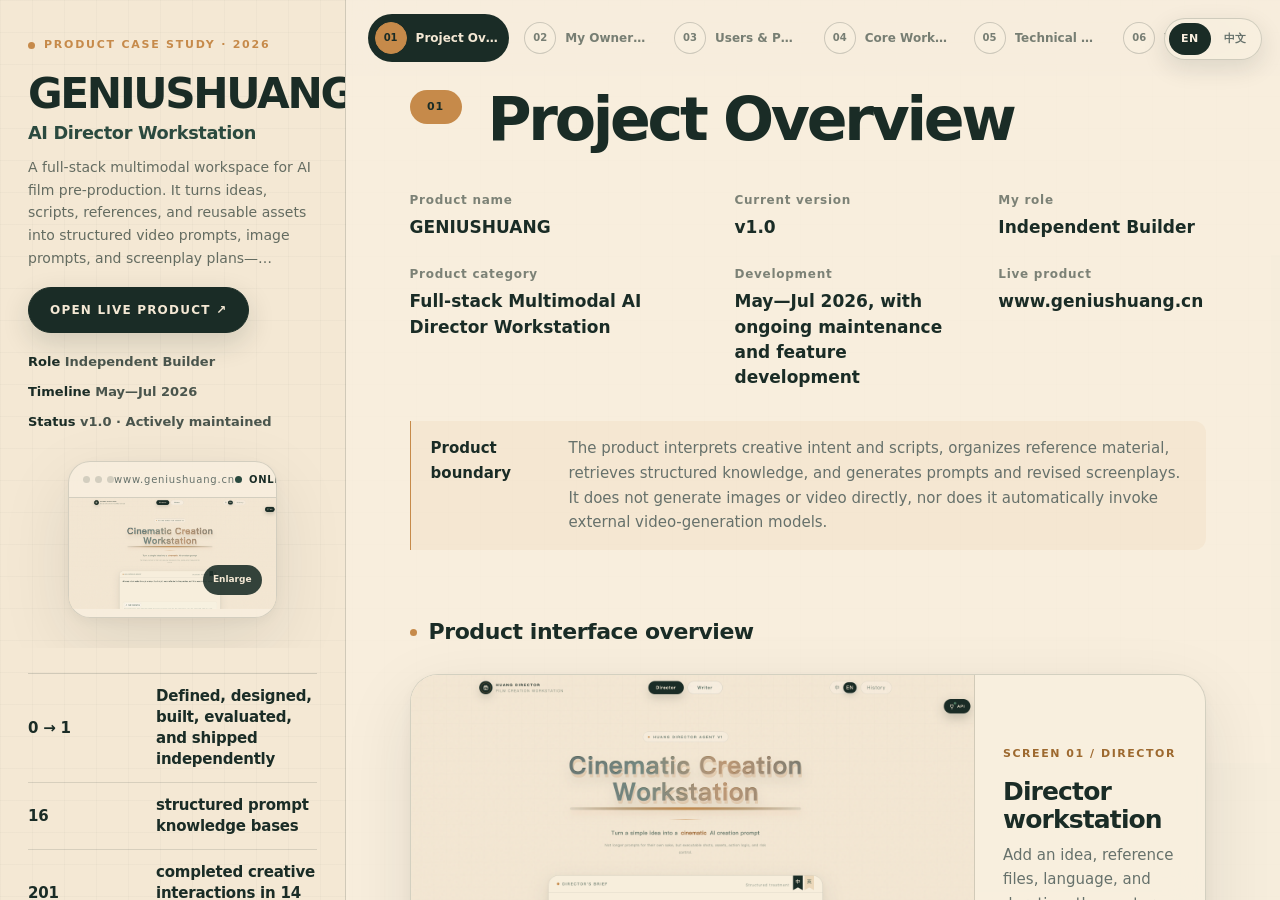
==== huang/index.html @ 17812062 "Publish portfolio website shell and assets" ====
<!doctype html>
<html lang="en">
  <head>
    <meta charset="utf-8" />
    <meta name="viewport" content="width=device-width, initial-scale=1" />
    <meta
      name="description"
      content="GENIUSHUANG product case study: product context, ownership, user research, core workflow, technical architecture, and verified outcomes."
    />
    <title>GENIUSHUANG | AI Director Workstation</title>
    <style>
      :root {
        /* Tokens sampled from the live HUANG Director product. */
        --canvas: #f4e8d4;
        --surface: #f8efdf;
        --surface-strong: #ebd8b9;
        --ink: #1a2c26;
        --muted: #66716b;
        --line: rgba(26, 44, 38, 0.16);
        --deep: #1a2c26;
        --accent: #c68a4a;
        --accent-dark: #9d692f;
        --sage: #2b4a3f;
        --sage-pale: #dce2d9;
        --blue: #2b4a3f;
        --blue-pale: #dce2d9;
        --rose: #c68a4a;
        --rose-pale: #f0dfbf;
        --sand: #b38f5e;
        --sand-pale: #ebd8b9;
        --white: #f8efdf;
        --shadow-action: rgba(26, 44, 38, 0.16) 0 10px 28px 0;
        --shadow-panel:
          rgba(26, 44, 38, 0.1) 0 24px 70px 0,
          rgba(26, 44, 38, 0.05) 0 4px 16px 0;
        --page-max-width: 1240px;
        --section-gap: 80px;
        --element-gap: 20px;
        --radius-lg: 28px;
        --radius-md: 20px;
        --radius-sm: 12px;
        --sans: Inter, "PingFang SC", "Microsoft YaHei", "Noto Sans SC",
          system-ui, sans-serif;
        --serif: Inter, "PingFang SC", "Microsoft YaHei", "Noto Sans SC",
          system-ui, sans-serif;
      }

      * {
        box-sizing: border-box;
      }

      html {
        scroll-behavior: smooth;
        scroll-padding-top: 96px;
      }

      body {
        margin: 0;
        color: var(--ink);
        background: var(--canvas);
        font-family: var(--sans);
        font-size: 16px;
        line-height: 1.72;
        -webkit-font-smoothing: antialiased;
      }

      img {
        display: block;
        max-width: 100%;
      }

      a {
        color: inherit;
        text-decoration: none;
      }

      button {
        color: inherit;
        font: inherit;
      }

      ::selection {
        color: var(--white);
        background: var(--accent);
      }

      .skip-link {
        position: fixed;
        z-index: 200;
        top: 12px;
        left: 12px;
        padding: 10px 14px;
        border-radius: 8px;
        color: var(--white);
        background: var(--deep);
        transform: translateY(-160%);
      }

      .skip-link:focus {
        transform: translateY(0);
      }

      .container {
        width: min(var(--page-max-width), calc(100% - 48px));
        margin: 0 auto;
      }

      .topbar {
        position: sticky;
        z-index: 100;
        top: 0;
        border-bottom: 1px solid rgba(217, 203, 187, 0.9);
        background: rgba(245, 238, 227, 0.91);
        backdrop-filter: blur(16px);
      }

      .nav {
        display: flex;
        min-height: 72px;
        align-items: center;
        justify-content: space-between;
        gap: 24px;
      }

      .brand {
        display: inline-flex;
        align-items: center;
        gap: 12px;
      }

      .brand-mark {
        display: grid;
        width: 38px;
        height: 38px;
        border-radius: var(--radius-sm);
        color: var(--surface);
        background: var(--deep);
        font-size: 13px;
        font-weight: 750;
        letter-spacing: -0.04em;
        place-items: center;
      }

      .brand-copy {
        display: grid;
        line-height: 1.15;
      }

      .brand-copy strong {
        font-size: 13px;
        letter-spacing: 0.12em;
        text-decoration: underline;
        text-decoration-color: var(--accent);
        text-decoration-thickness: 3px;
        text-underline-offset: 6px;
      }

      .brand-copy span {
        margin-top: 5px;
        color: var(--muted);
        font-size: 10px;
        letter-spacing: 0.1em;
      }

      .nav-actions {
        display: flex;
        align-items: center;
        gap: 10px;
      }

      .nav-note {
        color: var(--muted);
        font-size: 12px;
      }

      .button {
        display: inline-flex;
        min-height: 46px;
        align-items: center;
        justify-content: center;
        gap: 8px;
        padding: 0 20px;
        border: 1px solid var(--line);
        border-radius: var(--radius-sm);
        background: transparent;
        cursor: pointer;
        font-size: 11px;
        font-weight: 750;
        letter-spacing: 0.08em;
        text-transform: uppercase;
        transition:
          transform 0.2s ease,
          background 0.2s ease,
          border-color 0.2s ease;
      }

      .button:hover {
        transform: translateY(-1px);
      }

      .button-primary {
        border-color: var(--accent);
        color: var(--white);
        background: var(--accent);
        box-shadow: var(--shadow-action);
      }

      .button-primary:hover {
        border-color: var(--accent-dark);
        background: var(--accent-dark);
      }

      .hero {
        padding: 96px 0 52px;
      }

      .hero-grid {
        display: grid;
        grid-template-columns: 0.94fr 1.06fr;
        align-items: center;
        gap: 64px;
      }

      .eyebrow {
        display: inline-flex;
        align-items: center;
        gap: 9px;
        color: var(--accent);
        font-size: 11px;
        font-weight: 750;
        letter-spacing: 0.12em;
        text-transform: uppercase;
      }

      .eyebrow::before {
        width: 34px;
        height: 1px;
        background: currentColor;
        content: "";
      }

      .hero h1 {
        margin: 22px 0 22px;
        font-family: var(--serif);
        font-size: clamp(54px, 7vw, 96px);
        font-weight: 600;
        letter-spacing: -0.055em;
        line-height: 0.98;
      }

      .hero h1 span {
        display: block;
        margin-top: 16px;
        color: var(--accent);
        font-family: var(--sans);
        font-size: 0.42em;
        font-weight: 650;
        letter-spacing: -0.03em;
        line-height: 1.08;
      }

      .hero-copy {
        max-width: 620px;
        margin: 0;
        color: var(--muted);
        font-size: 17px;
      }

      .hero-actions {
        display: flex;
        flex-wrap: wrap;
        gap: 10px;
        margin-top: 30px;
      }

      .hero-meta {
        display: flex;
        flex-wrap: wrap;
        gap: 8px 18px;
        margin-top: 28px;
        color: var(--muted);
        font-size: 12px;
      }

      .hero-meta b {
        color: var(--ink);
        font-weight: 700;
      }

      .product-frame {
        overflow: hidden;
        border: 1px solid var(--line);
        border-radius: var(--radius-lg);
        background: var(--surface);
      }

      .frame-bar {
        display: flex;
        height: 44px;
        align-items: center;
        justify-content: space-between;
        padding: 0 16px;
        border-bottom: 1px solid var(--line);
        color: var(--muted);
        font-size: 10px;
        letter-spacing: 0.08em;
      }

      .frame-dots {
        display: flex;
        gap: 5px;
      }

      .frame-dots i {
        width: 7px;
        height: 7px;
        border-radius: 50%;
        background: var(--line);
      }

      .live {
        display: inline-flex;
        align-items: center;
        gap: 7px;
        color: var(--deep);
        font-weight: 750;
      }

      .live::before {
        width: 7px;
        height: 7px;
        border-radius: 50%;
        background: var(--sage);
        content: "";
      }

      .frame-image {
        aspect-ratio: 16 / 10.5;
        overflow: hidden;
        background: var(--surface-strong);
      }

      .frame-image img {
        width: 100%;
        height: 100%;
        object-fit: cover;
        object-position: top center;
      }

      .summary {
        padding: 30px 0 72px;
      }

      .summary-grid {
        display: grid;
        grid-template-columns: repeat(4, 1fr);
        overflow: hidden;
        border: 1px solid var(--line);
        border-radius: var(--radius-md);
        background: var(--surface);
      }

      .summary-item {
        padding: 22px 24px;
        border-right: 1px solid var(--line);
      }

      .summary-item:last-child {
        border-right: 0;
      }

      .summary-item strong {
        display: block;
        font-family: var(--serif);
        font-size: 27px;
        letter-spacing: -0.04em;
        line-height: 1.15;
      }

      .summary-item span {
        display: block;
        margin-top: 8px;
        color: var(--muted);
        font-size: 12px;
      }

      .case-layout {
        display: grid;
        grid-template-columns: 220px minmax(0, 1fr);
        align-items: start;
        gap: 64px;
      }

      .toc {
        position: sticky;
        top: 100px;
        padding: 18px;
        border: 1px solid var(--line);
        border-radius: var(--radius-md);
        background: rgba(255, 250, 242, 0.8);
        backdrop-filter: blur(14px);
      }

      .toc-title {
        margin: 0 0 13px;
        color: var(--muted);
        font-size: 10px;
        font-weight: 750;
        letter-spacing: 0.12em;
        text-transform: uppercase;
      }

      .toc-list {
        display: grid;
        gap: 4px;
      }

      .toc a {
        display: grid;
        grid-template-columns: 28px 1fr;
        gap: 8px;
        padding: 9px 10px;
        border-left: 2px solid transparent;
        border-radius: 0;
        color: var(--muted);
        font-size: 12px;
        line-height: 1.4;
        transition:
          color 0.2s ease,
          background 0.2s ease;
      }

      .toc a span:first-child {
        font-size: 10px;
        font-weight: 750;
      }

      .toc a:hover,
      .toc a.active {
        color: var(--ink);
        border-left-color: var(--accent);
        background: rgba(236, 212, 198, 0.62);
      }

      .chapters {
        min-width: 0;
      }

      .chapter {
        padding: 88px 0;
        border-top: 1px solid var(--line);
      }

      .chapter:first-child {
        padding-top: 0;
        border-top: 0;
      }

      .chapter-head {
        display: grid;
        grid-template-columns: 66px 1fr;
        gap: 22px;
        margin-bottom: 40px;
      }

      .chapter-number {
        display: grid;
        width: 56px;
        height: 36px;
        border-radius: var(--radius-sm);
        color: var(--white);
        background: var(--accent);
        font-size: 11px;
        font-weight: 800;
        place-items: center;
      }

      .chapter h2 {
        margin: 0;
        font-family: var(--serif);
        font-size: clamp(40px, 5vw, 64px);
        font-weight: 600;
        letter-spacing: -0.05em;
        line-height: 1.02;
      }

      .chapter-intro {
        max-width: 760px;
        margin: 12px 0 0;
        color: var(--muted);
      }

      .subsection {
        margin-top: 46px;
      }

      .subsection:first-of-type {
        margin-top: 0;
      }

      .subsection-head {
        display: flex;
        align-items: center;
        gap: 12px;
        margin-bottom: 20px;
      }

      .subsection-head::before {
        width: 28px;
        height: 1px;
        border-radius: 0;
        background: var(--accent);
        content: "";
      }

      .subsection h3 {
        margin: 0;
        font-size: 21px;
        font-weight: 720;
        letter-spacing: -0.02em;
      }

      .facts {
        display: grid;
        grid-template-columns: repeat(2, 1fr);
        overflow: hidden;
        border: 1px solid var(--line);
        border-radius: var(--radius-md);
        background: var(--surface);
      }

      .fact {
        display: grid;
        grid-template-columns: 106px 1fr;
        gap: 14px;
        padding: 20px 22px;
        border-right: 1px solid var(--line);
        border-bottom: 1px solid var(--line);
      }

      .fact:nth-child(even) {
        border-right: 0;
      }

      .fact:nth-last-child(-n + 2) {
        border-bottom: 0;
      }

      .fact dt {
        color: var(--muted);
        font-size: 12px;
      }

      .fact dd {
        margin: 0;
        font-size: 13px;
        font-weight: 650;
      }

      .note {
        display: grid;
        grid-template-columns: 124px 1fr;
        gap: 22px;
        margin-top: 18px;
        padding: 22px;
        border-left: 2px solid var(--accent);
        border-radius: 0 var(--radius-sm) var(--radius-sm) 0;
        background: var(--sage-pale);
      }

      .note b {
        font-size: 13px;
      }

      .note p {
        margin: 0;
        color: #705b50;
        font-size: 13px;
      }

      .responsibilities {
        display: grid;
        grid-template-columns: repeat(2, 1fr);
        gap: 12px;
      }

      .responsibility {
        padding: 22px;
        border: 1px solid var(--line);
        border-radius: var(--radius-md);
        background: var(--surface);
      }

      .responsibility small {
        display: block;
        margin-bottom: 10px;
        color: var(--blue);
        font-size: 10px;
        font-weight: 800;
        letter-spacing: 0.1em;
        text-transform: uppercase;
      }

      .responsibility h3 {
        margin: 0 0 7px;
        font-size: 16px;
      }

      .responsibility p {
        margin: 0;
        color: var(--muted);
        font-size: 13px;
      }

      .audience-callout {
        padding: 26px;
        border-radius: var(--radius-md);
        background: var(--blue-pale);
      }

      .audience-callout b {
        display: block;
        margin-bottom: 8px;
        color: #715749;
        font-size: 13px;
      }

      .audience-callout p {
        margin: 0;
        font-size: 17px;
        line-height: 1.65;
      }

      .numbered-list {
        display: grid;
        gap: 10px;
        counter-reset: item;
      }

      .numbered-item {
        display: grid;
        grid-template-columns: 42px 1fr;
        gap: 16px;
        align-items: start;
        padding: 17px 18px;
        border: 1px solid var(--line);
        border-radius: var(--radius-sm);
        background: var(--surface);
        counter-increment: item;
      }

      .numbered-item::before {
        display: grid;
        width: 32px;
        height: 32px;
        border-radius: 50%;
        color: var(--deep);
        background: var(--surface-strong);
        content: counter(item, decimal-leading-zero);
        font-size: 10px;
        font-weight: 800;
        place-items: center;
      }

      .numbered-item p {
        margin: 3px 0 0;
        color: var(--muted);
        font-size: 13px;
      }

      .pain-grid {
        display: grid;
        grid-template-columns: repeat(2, 1fr);
        gap: 12px;
      }

      .pain {
        padding: 21px;
        border: 1px solid var(--line);
        border-radius: var(--radius-md);
        background: var(--surface);
      }

      .pain h4 {
        margin: 0 0 8px;
        font-size: 15px;
      }

      .pain p {
        margin: 0;
        color: var(--muted);
        font-size: 13px;
      }

      .signal-grid {
        display: grid;
        grid-template-columns: repeat(4, 1fr);
        gap: 10px;
      }

      .signal {
        min-height: 140px;
        padding: 19px;
        border-radius: var(--radius-md);
        background: var(--sand-pale);
      }

      .signal strong {
        display: block;
        color: #7f5d47;
        font-family: var(--serif);
        font-size: 26px;
        letter-spacing: -0.04em;
      }

      .signal span {
        display: block;
        margin-top: 8px;
        color: #78695d;
        font-size: 12px;
      }

      .workflow-grid {
        display: grid;
        grid-template-columns: repeat(3, 1fr);
        gap: 12px;
      }

      .workflow-step {
        position: relative;
        min-height: 180px;
        padding: 22px;
        border: 1px solid var(--line);
        border-radius: var(--radius-md);
        background: var(--surface);
      }

      .workflow-step small {
        color: var(--sage);
        font-size: 11px;
        font-weight: 800;
      }

      .workflow-step h4 {
        margin: 14px 0 8px;
        font-size: 16px;
      }

      .workflow-step p {
        margin: 0;
        color: var(--muted);
        font-size: 12px;
      }

      .workspace-list {
        display: grid;
        gap: 16px;
      }

      .workspace {
        display: grid;
        grid-template-columns: 1.08fr 0.92fr;
        overflow: hidden;
        min-height: 340px;
        border: 1px solid var(--line);
        border-radius: var(--radius-lg);
        background: var(--surface);
      }

      .workspace:nth-child(even) {
        grid-template-columns: 0.92fr 1.08fr;
      }

      .workspace:nth-child(even) .workspace-image {
        order: 2;
      }

      .workspace-image {
        min-height: 340px;
        overflow: hidden;
        background: var(--surface-strong);
      }

      .workspace-image img {
        width: 100%;
        height: 100%;
        object-fit: cover;
        object-position: top center;
      }

      .workspace-copy {
        display: flex;
        flex-direction: column;
        justify-content: center;
        padding: 34px;
      }

      .workspace-copy small {
        color: var(--muted);
        font-size: 10px;
        font-weight: 800;
        letter-spacing: 0.1em;
      }

      .workspace-copy h4 {
        margin: 12px 0 10px;
        font-size: 23px;
        letter-spacing: -0.03em;
      }

      .workspace-copy p {
        margin: 0;
        color: var(--muted);
        font-size: 13px;
      }

      .tags {
        display: flex;
        flex-wrap: wrap;
        gap: 7px;
        margin-top: 20px;
      }

      .tag {
        padding: 0;
        border-radius: 0;
        color: var(--accent);
        background: transparent;
        font-size: 10px;
        font-weight: 750;
        letter-spacing: 0.08em;
        text-transform: uppercase;
      }

      .knowledge {
        overflow: hidden;
        border: 1px solid #d9b9aa;
        border-radius: var(--radius-lg);
        background: var(--rose-pale);
      }

      .knowledge-head {
        padding: 30px;
        border-bottom: 1px solid #d9b9aa;
      }

      .knowledge-head .subsection-head {
        margin-bottom: 12px;
      }

      .knowledge-head .subsection-head::before {
        background: var(--rose);
      }

      .knowledge-head p {
        max-width: 720px;
        margin: 0;
        color: #76584f;
        font-size: 14px;
      }

      .comparison {
        display: grid;
        grid-template-columns: 1fr 1fr;
        gap: 1px;
        background: #d9b9aa;
      }

      .compare {
        padding: 25px;
        background: rgba(255, 250, 242, 0.68);
      }

      .compare.accent {
        color: var(--white);
        background: var(--deep);
      }

      .compare small {
        font-size: 9px;
        font-weight: 800;
        letter-spacing: 0.1em;
      }

      .compare h4 {
        margin: 11px 0 7px;
        font-size: 18px;
      }

      .compare p {
        margin: 0;
        color: #76584f;
        font-size: 12px;
      }

      .compare.accent p {
        color: #ead8cf;
      }

      .knowledge-body {
        padding: 30px;
      }

      .knowledge-flow {
        display: grid;
        grid-template-columns: repeat(5, 1fr);
        gap: 8px;
      }

      .knowledge-node {
        position: relative;
        padding: 16px 13px;
        border: 1px solid rgba(139, 80, 62, 0.24);
        border-radius: var(--radius-sm);
        background: rgba(255, 250, 242, 0.5);
      }

      .knowledge-node:not(:last-child)::after {
        position: absolute;
        z-index: 2;
        top: 50%;
        right: -9px;
        color: var(--accent);
        content: "›";
        font-size: 18px;
        transform: translateY(-50%);
      }

      .knowledge-node b {
        display: block;
        margin-bottom: 7px;
        color: #754d41;
        font-size: 11px;
      }

      .knowledge-node span {
        color: #80665d;
        font-size: 10px;
        line-height: 1.5;
      }

      .knowledge-stats {
        display: grid;
        grid-template-columns: repeat(3, 1fr);
        gap: 9px;
        margin-top: 18px;
      }

      .knowledge-stat {
        padding: 17px;
        border-radius: var(--radius-sm);
        background: rgba(255, 250, 242, 0.62);
      }

      .knowledge-stat strong {
        display: block;
        color: #754d41;
        font-family: var(--serif);
        font-size: 23px;
        letter-spacing: -0.04em;
      }

      .knowledge-stat span {
        color: #80665d;
        font-size: 10px;
      }

      .decision-grid {
        display: grid;
        grid-template-columns: repeat(2, 1fr);
        gap: 10px;
      }

      .decision {
        padding: 19px;
        border-radius: var(--radius-md);
        background: var(--sage-pale);
      }

      .decision b {
        display: block;
        margin-bottom: 7px;
        font-size: 13px;
      }

      .decision p {
        margin: 0;
        color: #76584f;
        font-size: 12px;
      }

      .architecture {
        display: grid;
        gap: 9px;
      }

      .architecture-row {
        display: grid;
        grid-template-columns: 44px 190px 1fr;
        gap: 16px;
        align-items: center;
        padding: 16px 18px;
        border: 1px solid var(--line);
        border-radius: var(--radius-sm);
        background: var(--surface);
      }

      .architecture-row span:first-child {
        display: grid;
        width: 34px;
        height: 34px;
        border-radius: 50%;
        color: #76584f;
        background: var(--blue-pale);
        font-size: 10px;
        font-weight: 800;
        place-items: center;
      }

      .architecture-row b {
        font-size: 13px;
      }

      .architecture-row p {
        margin: 0;
        color: var(--muted);
        font-size: 12px;
      }

      .stack-groups {
        display: grid;
        grid-template-columns: repeat(2, 1fr);
        gap: 10px;
      }

      .stack-group {
        padding: 20px;
        border: 1px solid var(--line);
        border-radius: var(--radius-md);
        background: var(--surface);
      }

      .stack-group b {
        display: block;
        margin-bottom: 12px;
        font-size: 12px;
      }

      .stack-pills {
        display: flex;
        flex-wrap: wrap;
        gap: 7px;
      }

      .stack-pills span {
        padding: 6px 9px;
        border-radius: 7px;
        color: var(--muted);
        background: var(--surface-strong);
        font-size: 10px;
      }

      .result-grid {
        display: grid;
        grid-template-columns: repeat(4, 1fr);
        gap: 10px;
      }

      .result {
        min-height: 155px;
        padding: 21px;
        border: 1px solid var(--line);
        border-radius: var(--radius-md);
        background: var(--surface);
      }

      .result strong {
        display: block;
        color: var(--blue);
        font-family: var(--serif);
        font-size: 28px;
        letter-spacing: -0.04em;
      }

      .result b {
        display: block;
        margin-top: 5px;
        font-size: 12px;
      }

      .result span {
        display: block;
        margin-top: 8px;
        color: var(--muted);
        font-size: 10px;
      }

      .iteration-list {
        display: grid;
        gap: 9px;
      }

      .iteration {
        display: grid;
        grid-template-columns: 160px 1fr;
        gap: 20px;
        padding: 17px 19px;
        border-radius: var(--radius-sm);
        background: var(--sand-pale);
      }

      .iteration b {
        font-size: 12px;
      }

      .iteration p {
        margin: 0;
        color: #78695d;
        font-size: 12px;
      }

      .audit-grid {
        display: grid;
        grid-template-columns: repeat(3, 1fr);
        gap: 10px;
      }

      .audit {
        padding: 22px;
        border-radius: var(--radius-md);
        color: var(--white);
        background: var(--deep);
      }

      .audit strong {
        display: block;
        color: #efd4c6;
        font-family: var(--serif);
        font-size: 25px;
        letter-spacing: -0.04em;
      }

      .audit b {
        display: block;
        margin: 8px 0 4px;
        font-size: 12px;
      }

      .audit span {
        color: #d7c4b9;
        font-size: 10px;
      }

      .method-note {
        margin-top: 18px;
        padding: 20px;
        border: 1px dashed #bda995;
        border-radius: var(--radius-sm);
        color: var(--muted);
        background: rgba(255, 250, 242, 0.5);
        font-size: 11px;
      }

      .closing {
        position: relative;
        padding: 72px 0;
        color: var(--white);
        background: var(--deep);
      }

      .closing::before {
        position: absolute;
        top: 0;
        right: 0;
        left: 0;
        height: 10px;
        background: var(--accent);
        content: "";
      }

      .closing-grid {
        display: grid;
        grid-template-columns: 1fr auto;
        align-items: center;
        gap: 40px;
      }

      .closing h2 {
        margin: 0 0 12px;
        font-family: var(--serif);
        font-size: 48px;
        font-weight: 600;
        letter-spacing: -0.05em;
        line-height: 1;
      }

      .closing p {
        max-width: 680px;
        margin: 0;
        color: #d9c7bd;
        font-size: 14px;
      }

      .closing .button-primary {
        border-color: var(--surface);
        color: var(--deep);
        background: var(--surface);
        box-shadow: none;
      }

      .footer {
        display: flex;
        align-items: center;
        justify-content: space-between;
        gap: 20px;
        margin-top: 50px;
        padding-top: 20px;
        border-top: 1px solid rgba(248, 247, 243, 0.2);
        color: #bca99e;
        font-size: 10px;
        letter-spacing: 0.08em;
      }

      dialog {
        width: min(1280px, calc(100% - 32px));
        max-width: none;
        padding: 0;
        border: 0;
        border-radius: var(--radius-md);
        background: var(--surface);
        box-shadow: 0 30px 90px rgba(48, 35, 30, 0.3);
      }

      dialog::backdrop {
        background: rgba(48, 35, 30, 0.78);
        backdrop-filter: blur(5px);
      }

      .dialog-bar {
        display: flex;
        min-height: 54px;
        align-items: center;
        justify-content: space-between;
        padding: 0 16px 0 20px;
        border-bottom: 1px solid var(--line);
      }

      .dialog-bar span {
        font-size: 12px;
        font-weight: 750;
      }

      .dialog-close {
        display: grid;
        width: 34px;
        height: 34px;
        border: 1px solid var(--line);
        border-radius: 50%;
        background: transparent;
        cursor: pointer;
        place-items: center;
      }

      .dialog-media {
        max-height: calc(100vh - 90px);
        overflow: auto;
      }

      .dialog-media img {
        width: 100%;
        height: auto;
      }

      .clickable-shot {
        position: relative;
        cursor: zoom-in;
      }

      .clickable-shot::after {
        position: absolute;
        right: 14px;
        bottom: 14px;
        padding: 7px 10px;
        border-radius: var(--radius-sm);
        color: var(--white);
        background: rgba(48, 35, 30, 0.9);
        content: attr(data-zoom-label);
        font-size: 9px;
        font-weight: 700;
      }

      @media (max-width: 1040px) {
        .hero-grid {
          grid-template-columns: 1fr;
          gap: 42px;
        }

        .hero-copy {
          max-width: 760px;
        }

        .case-layout {
          grid-template-columns: 1fr;
          gap: 26px;
        }

        .toc {
          position: sticky;
          z-index: 80;
          top: 72px;
          overflow-x: auto;
          padding: 10px;
          border-radius: 0 0 var(--radius-sm) var(--radius-sm);
          white-space: nowrap;
        }

        .toc-title {
          display: none;
        }

        .toc-list {
          display: flex;
          width: max-content;
        }

        .toc a {
          display: inline-flex;
          align-items: center;
        }

        .summary-grid,
        .signal-grid,
        .result-grid {
          grid-template-columns: repeat(2, 1fr);
        }

        .summary-item:nth-child(2),
        .signal:nth-child(2),
        .result:nth-child(2) {
          border-right: 0;
        }

        .summary-item:nth-child(-n + 2) {
          border-bottom: 1px solid var(--line);
        }

        .knowledge-flow {
          grid-template-columns: repeat(3, 1fr);
        }

        .knowledge-node::after {
          display: none;
        }
      }

      @media (max-width: 720px) {
        .container {
          width: min(100% - 28px, var(--page-max-width));
        }

        .nav {
          min-height: 64px;
        }

        .brand-copy span,
        .nav-note {
          display: none;
        }

        .nav-actions .button {
          min-height: 38px;
          padding: 0 13px;
          font-size: 11px;
        }

        .hero {
          padding-top: 58px;
        }

        .hero h1 {
          font-size: 52px;
        }

        .hero h1 span {
          font-size: 0.58em;
        }

        .summary-grid,
        .facts,
        .responsibilities,
        .pain-grid,
        .workflow-grid,
        .comparison,
        .decision-grid,
        .stack-groups,
        .result-grid,
        .audit-grid,
        .knowledge-stats {
          grid-template-columns: 1fr;
        }

        .summary-item,
        .fact {
          border-right: 0;
          border-bottom: 1px solid var(--line);
        }

        .summary-item:last-child,
        .fact:last-child {
          border-bottom: 0;
        }

        .fact:nth-last-child(2) {
          border-bottom: 1px solid var(--line);
        }

        .chapter {
          padding: 68px 0;
        }

        .chapter-head {
          grid-template-columns: 1fr;
          gap: 14px;
        }

        .chapter h2 {
          font-size: 40px;
        }

        .note {
          grid-template-columns: 1fr;
          gap: 8px;
        }

        .signal-grid {
          grid-template-columns: 1fr 1fr;
        }

        .signal {
          min-height: 125px;
        }

        .workspace,
        .workspace:nth-child(even) {
          grid-template-columns: 1fr;
        }

        .workspace:nth-child(even) .workspace-image {
          order: 0;
        }

        .workspace-image {
          min-height: 260px;
        }

        .knowledge-flow {
          grid-template-columns: 1fr;
        }

        .architecture-row {
          grid-template-columns: 40px 1fr;
          gap: 10px;
        }

        .architecture-row p {
          grid-column: 2;
        }

        .iteration {
          grid-template-columns: 1fr;
          gap: 7px;
        }

        .closing-grid {
          grid-template-columns: 1fr;
        }

        .footer {
          flex-direction: column;
          align-items: flex-start;
        }
      }

      /* Fixed-height project viewer: one portfolio slot, six internal pages. */
      @media screen {
        html,
        body {
          height: 100%;
          overflow: hidden;
        }

        body::before {
          position: fixed;
          z-index: -1;
          inset: 0;
          background-image:
            linear-gradient(rgba(26, 44, 38, 0.025) 1px, transparent 1px),
            linear-gradient(90deg, rgba(26, 44, 38, 0.025) 1px, transparent 1px);
          background-size: 32px 32px;
          content: "";
          pointer-events: none;
        }

        .topbar {
          position: relative;
          height: 64px;
          border-bottom-color: var(--line);
          background: rgba(244, 232, 212, 0.9);
        }

        .topbar .container {
          width: 100%;
          max-width: none;
          padding: 0 24px;
        }

        .nav {
          min-height: 64px;
        }

        .brand-mark {
          width: 40px;
          height: 40px;
          border: 1px solid rgba(244, 232, 212, 0.72);
          border-radius: 999px;
          outline: 1px solid rgba(26, 44, 38, 0.18);
          outline-offset: 3px;
        }

        .brand-copy strong {
          text-decoration: none;
        }

        .button {
          min-height: 42px;
          padding: 0 18px;
          border-color: var(--line);
          border-radius: 999px;
          font-size: 10px;
          letter-spacing: 0.1em;
        }

        .button-primary {
          border-color: var(--deep);
          color: var(--canvas);
          background: var(--deep);
          box-shadow: var(--shadow-action);
        }

        .button-primary:hover {
          border-color: var(--sage);
          background: var(--sage);
        }

        #main {
          display: grid;
          grid-template-rows: auto auto minmax(0, 1fr);
          grid-template-columns: clamp(310px, 27vw, 380px) minmax(0, 1fr);
          height: calc(100svh - 64px);
          min-height: 0;
          overflow: hidden;
        }

        .hero {
          grid-row: 1;
          grid-column: 1;
          min-height: 0;
          padding: 24px 24px 12px;
          overflow: hidden;
        }

        .hero .container,
        .summary .container {
          width: 100%;
        }

        .hero-grid {
          display: block;
        }

        .eyebrow {
          color: var(--accent);
          font-size: 9px;
          letter-spacing: 0.16em;
        }

        .eyebrow::before {
          width: 6px;
          height: 6px;
          border-radius: 50%;
        }

        .hero h1 {
          margin: 12px 0 10px;
          color: var(--ink);
          font-family: var(--sans);
          font-size: clamp(30px, 2.55vw, 38px);
          font-weight: 850;
          letter-spacing: -0.055em;
          line-height: 0.98;
        }

        .hero h1 span {
          margin-top: 8px;
          color: var(--sage);
          font-size: 0.45em;
          font-weight: 600;
          letter-spacing: -0.02em;
        }

        .hero-copy {
          display: -webkit-box;
          margin: 0;
          overflow: hidden;
          color: rgba(26, 44, 38, 0.66);
          font-size: 11px;
          line-height: 1.58;
          -webkit-box-orient: vertical;
          -webkit-line-clamp: 4;
        }

        .hero-actions {
          gap: 8px;
          margin-top: 14px;
        }

        .hero-actions .button:not(.button-primary) {
          display: none;
        }

        .hero-meta {
          gap: 5px 12px;
          margin-top: 12px;
          font-size: 9px;
          line-height: 1.35;
        }

        .product-frame {
          margin-top: 16px;
          border-color: var(--line);
          border-radius: 22px;
          background: rgba(248, 239, 223, 0.78);
          box-shadow: var(--shadow-panel);
          backdrop-filter: blur(18px);
        }

        .frame-bar {
          height: 30px;
          padding: 0 12px;
          font-size: 8px;
        }

        .frame-image {
          aspect-ratio: 16 / 8.6;
        }

        .summary {
          grid-row: 2;
          grid-column: 1;
          padding: 0 24px 14px;
        }

        .summary-grid {
          grid-template-columns: repeat(2, 1fr);
          border-color: var(--line);
          border-radius: 18px;
          background: rgba(248, 239, 223, 0.72);
          backdrop-filter: blur(14px);
        }

        .summary-item {
          min-width: 0;
          padding: 10px 12px;
          border-color: var(--line);
        }

        .summary-item:nth-child(2) {
          border-right: 0;
        }

        .summary-item:nth-child(-n + 2) {
          border-bottom: 1px solid var(--line);
        }

        .summary-item strong {
          color: var(--ink);
          font-family: var(--sans);
          font-size: 18px;
          font-weight: 800;
        }

        .summary-item span {
          margin-top: 4px;
          font-size: 8px;
          line-height: 1.4;
        }

        .case-layout {
          display: contents;
        }

        .toc {
          position: relative;
          grid-row: 3;
          grid-column: 1;
          align-self: stretch;
          min-height: 0;
          margin: 0 24px 24px;
          padding: 14px;
          overflow-x: hidden;
          overflow-y: auto;
          border-color: var(--line);
          border-radius: 18px;
          background: rgba(248, 239, 223, 0.7);
          backdrop-filter: blur(14px);
          scrollbar-color: var(--accent) transparent;
          scrollbar-width: thin;
          top: auto;
        }

        .toc-title {
          margin: 0 0 10px 7px;
          color: rgba(26, 44, 38, 0.48);
          font-size: 8px;
          letter-spacing: 0.16em;
        }

        .toc-list {
          position: relative;
          gap: 3px;
        }

        .toc-list::before {
          position: absolute;
          top: 17px;
          bottom: 17px;
          left: 20px;
          width: 1px;
          background: rgba(26, 44, 38, 0.16);
          content: "";
        }

        .toc a {
          position: relative;
          z-index: 1;
          grid-template-columns: 28px 1fr;
          align-items: center;
          gap: 9px;
          padding: 7px 9px 7px 6px;
          border: 0;
          border-radius: 999px;
          color: rgba(26, 44, 38, 0.58);
          background: transparent;
          font-size: 10px;
        }

        .toc a span:first-child {
          display: grid;
          width: 28px;
          height: 28px;
          border: 1px solid rgba(26, 44, 38, 0.2);
          border-radius: 50%;
          background: var(--surface);
          font-size: 8px;
          place-items: center;
        }

        .toc a:hover {
          border-left: 0;
          color: var(--ink);
          background: rgba(43, 74, 63, 0.08);
        }

        .toc a.active {
          border-left: 0;
          color: var(--canvas);
          background: var(--deep);
        }

        .toc a.active span:first-child {
          border-color: var(--accent);
          color: var(--ink);
          background: var(--accent);
        }

        .chapters {
          grid-row: 1 / 4;
          grid-column: 2;
          min-width: 0;
          min-height: 0;
          height: 100%;
          overflow-x: hidden;
          overflow-y: auto;
          border-left: 1px solid var(--line);
          background: rgba(248, 239, 223, 0.44);
          scroll-behavior: smooth;
          scroll-snap-type: y mandatory;
          scrollbar-color: var(--accent) transparent;
          scrollbar-width: thin;
        }

        .chapter {
          position: relative;
          height: 100%;
          min-height: 100%;
          padding: 44px clamp(34px, 5vw, 78px) 54px;
          overflow-x: hidden;
          overflow-y: auto;
          border-top: 0;
          background: rgba(248, 239, 223, 0.62);
          scroll-snap-align: start;
          scroll-snap-stop: always;
          scrollbar-color: rgba(198, 138, 74, 0.78) transparent;
          scrollbar-gutter: stable;
          scrollbar-width: thin;
        }

        .chapter:nth-child(even) {
          background: rgba(244, 232, 212, 0.76);
        }

        .chapter:first-child {
          padding-top: 44px;
        }

        .chapter-head {
          grid-template-columns: 52px 1fr;
          gap: 18px;
          margin-bottom: 30px;
        }

        .chapter-number {
          width: 46px;
          height: 30px;
          border-radius: 999px;
          color: var(--ink);
          background: var(--accent) !important;
          font-size: 9px;
          letter-spacing: 0.08em;
        }

        .chapter h2 {
          color: var(--ink);
          font-family: var(--sans);
          font-size: clamp(38px, 4vw, 58px);
          font-weight: 800;
          letter-spacing: -0.055em;
          line-height: 0.98;
        }

        .chapter-intro {
          max-width: 760px;
          margin-top: 10px;
          color: rgba(26, 44, 38, 0.58);
          font-size: 13px;
        }

        .subsection {
          margin-top: 34px;
        }

        .subsection-head::before {
          width: 7px;
          height: 7px;
          border-radius: 50%;
          background: var(--accent);
        }

        .subsection h3 {
          font-size: 18px;
          font-weight: 700;
        }

        .facts,
        .responsibility,
        .numbered-item,
        .pain,
        .workflow-step,
        .workspace,
        .stack-group,
        .result,
        .architecture-row {
          border-color: var(--line);
          background: rgba(248, 239, 223, 0.78);
        }

        .facts,
        .workspace,
        .knowledge {
          box-shadow: var(--shadow-panel);
          backdrop-filter: blur(18px);
        }

        .note {
          border-left-color: var(--accent);
          background: rgba(198, 138, 74, 0.14);
        }

        .note p,
        .audience-callout b,
        .signal strong,
        .signal span,
        .decision p,
        .iteration p,
        .knowledge-head p,
        .compare p,
        .knowledge-node b,
        .knowledge-node span,
        .knowledge-stat strong,
        .knowledge-stat span,
        .architecture-row span:first-child {
          color: var(--muted);
        }

        .audience-callout,
        .decision {
          background: rgba(43, 74, 63, 0.1);
        }

        .signal,
        .iteration {
          background: rgba(198, 138, 74, 0.14);
        }

        .signal strong,
        .result strong,
        .knowledge-stat strong,
        .audit strong {
          color: var(--sage);
          font-family: var(--sans);
          font-weight: 800;
        }

        .knowledge {
          border-color: var(--line);
          background: rgba(240, 223, 191, 0.74);
        }

        .knowledge-head,
        .comparison {
          border-color: var(--line);
        }

        .comparison {
          background: var(--line);
        }

        .compare {
          background: rgba(248, 239, 223, 0.76);
        }

        .compare.accent {
          color: var(--canvas);
          background: var(--sage);
        }

        .compare.accent p {
          color: rgba(244, 232, 212, 0.78);
        }

        .knowledge-node,
        .knowledge-stat {
          border-color: var(--line);
          background: rgba(248, 239, 223, 0.72);
        }

        .knowledge-node:not(:last-child)::after {
          color: var(--accent);
        }

        .audit {
          color: var(--canvas);
          background: var(--deep);
        }

        .audit strong,
        .audit span {
          color: var(--canvas);
        }

        .method-note {
          border-color: rgba(26, 44, 38, 0.28);
          background: rgba(248, 239, 223, 0.66);
        }

        .clickable-shot::after {
          border-radius: 999px;
          color: var(--canvas);
          background: rgba(26, 44, 38, 0.88);
        }

        .closing {
          display: none;
        }
      }

      @media screen and (max-height: 820px) and (min-width: 1041px) {
        .product-frame {
          display: none;
        }

        .hero-copy {
          -webkit-line-clamp: 3;
        }
      }

      @media screen and (max-height: 680px) and (min-width: 1041px) {
        .hero-copy,
        .hero-meta {
          display: none;
        }

        .summary-item {
          padding-block: 7px;
        }
      }

      @media screen and (max-width: 1040px) {
        #main {
          grid-template-rows: 58px minmax(0, 1fr);
          grid-template-columns: 1fr;
        }

        .hero,
        .summary {
          display: none;
        }

        .toc {
          grid-row: 1;
          grid-column: 1;
          width: 100%;
          margin: 0;
          padding: 10px 14px;
          overflow-x: auto;
          overflow-y: hidden;
          border-width: 0 0 1px;
          border-radius: 0;
          white-space: nowrap;
        }

        .toc-title,
        .toc-list::before {
          display: none;
        }

        .toc-list {
          display: flex;
          width: max-content;
        }

        .toc a {
          display: inline-grid;
          grid-template-columns: 24px auto;
          padding: 5px 10px 5px 5px;
        }

        .toc a span:first-child {
          width: 24px;
          height: 24px;
        }

        .chapters {
          grid-row: 2;
          grid-column: 1;
          border-top: 0;
          border-left: 0;
        }

        .chapter,
        .chapter:first-child {
          padding: 30px 22px 44px;
        }

        .chapter h2 {
          font-size: clamp(34px, 7vw, 46px);
        }
      }

      /* Horizontal chapter rail above the right-side project canvas. */
      @media screen {
        #main {
          grid-template-rows: minmax(0, 1fr);
          grid-template-columns: clamp(310px, 27vw, 380px) minmax(0, 1fr);
        }

        .project-sidebar {
          grid-row: 1;
          grid-column: 1;
          min-height: 0;
          height: 100%;
          overflow-x: hidden;
          overflow-y: auto;
          border-right: 1px solid var(--line);
          scrollbar-color: var(--accent) transparent;
          scrollbar-width: thin;
        }

        .case-layout {
          display: grid;
          grid-row: 1;
          grid-column: 2;
          grid-template-rows: 66px minmax(0, 1fr);
          grid-template-columns: minmax(0, 1fr);
          min-width: 0;
          min-height: 0;
        }

        .hero,
        .summary {
          grid-row: auto;
          grid-column: auto;
        }

        .toc {
          position: relative;
          grid-row: 1;
          grid-column: 1;
          width: 100%;
          min-height: 0;
          margin: 0;
          padding: 12px 20px;
          overflow-x: auto;
          overflow-y: hidden;
          border-width: 0 0 1px;
          border-radius: 0;
          background: rgba(248, 239, 223, 0.78);
          white-space: nowrap;
          top: auto;
        }

        .toc-title,
        .toc-list::before {
          display: none;
        }

        .toc-list {
          display: grid;
          grid-template-columns: repeat(6, minmax(118px, 1fr));
          width: max(100%, 780px);
          gap: 6px;
        }

        .toc a {
          display: grid;
          grid-template-columns: 26px minmax(0, 1fr);
          align-items: center;
          gap: 7px;
          min-width: 0;
          padding: 7px 10px 7px 7px;
          border: 0;
          border-radius: 999px;
          font-size: 9px;
        }

        .toc a span:first-child {
          width: 26px;
          height: 26px;
        }

        .toc a span:last-child {
          overflow: hidden;
          text-overflow: ellipsis;
        }

        .chapters {
          grid-row: 2;
          grid-column: 1;
          border-left: 0;
        }

        .media-intro {
          max-width: 760px;
          margin: -8px 0 18px;
          color: rgba(26, 44, 38, 0.58);
          font-size: 12px;
          line-height: 1.7;
        }

        .demo-stage,
        .ui-gallery {
          overflow: hidden;
          border: 1px solid var(--line);
          border-radius: var(--radius-lg);
          background: rgba(248, 239, 223, 0.82);
          box-shadow: var(--shadow-panel);
          backdrop-filter: blur(18px);
        }

        .demo-player {
          display: grid;
          grid-template-columns: minmax(0, 1.45fr) minmax(230px, 0.55fr);
          min-height: 360px;
          background: var(--deep);
        }

        .demo-player video {
          display: block;
          width: 100%;
          height: 100%;
          min-height: 360px;
          max-height: 520px;
          object-fit: contain;
          background: #0c0f0e;
        }

        .demo-caption {
          display: flex;
          flex-direction: column;
          justify-content: center;
          padding: 30px;
          color: var(--canvas);
          border-left: 1px solid rgba(244, 232, 212, 0.14);
        }

        .demo-caption small {
          color: var(--accent);
          font-size: 9px;
          font-weight: 750;
          letter-spacing: 0.14em;
        }

        .demo-caption h4 {
          margin: 14px 0 10px;
          font-size: 25px;
          letter-spacing: -0.035em;
          line-height: 1.1;
        }

        .demo-caption p {
          margin: 0;
          color: rgba(244, 232, 212, 0.7);
          font-size: 12px;
          line-height: 1.7;
        }

        .demo-caption span {
          align-self: flex-start;
          margin-top: 24px;
          padding: 6px 9px;
          border: 1px solid rgba(244, 232, 212, 0.2);
          border-radius: 999px;
          color: rgba(244, 232, 212, 0.62);
          font-size: 9px;
          letter-spacing: 0.08em;
        }

        .demo-switcher {
          display: grid;
          grid-template-columns: repeat(4, minmax(0, 1fr));
          gap: 1px;
          padding: 1px;
          background: var(--line);
        }

        .demo-tab {
          display: grid;
          grid-template-columns: 24px minmax(0, 1fr) auto;
          align-items: center;
          gap: 8px;
          min-height: 58px;
          padding: 9px 11px;
          border: 0;
          color: rgba(26, 44, 38, 0.62);
          background: var(--surface);
          cursor: pointer;
          text-align: left;
          transition:
            color 0.2s ease,
            background 0.2s ease;
        }

        .demo-tab span {
          display: grid;
          width: 24px;
          height: 24px;
          border: 1px solid rgba(26, 44, 38, 0.18);
          border-radius: 50%;
          font-size: 8px;
          place-items: center;
        }

        .demo-tab b {
          overflow: hidden;
          font-size: 10px;
          text-overflow: ellipsis;
          white-space: nowrap;
        }

        .demo-tab small {
          font-size: 8px;
        }

        .demo-tab:hover {
          color: var(--ink);
          background: var(--surface-strong);
        }

        .demo-tab.active {
          color: var(--canvas);
          background: var(--sage);
        }

        .demo-tab.active span {
          border-color: var(--accent);
          color: var(--ink);
          background: var(--accent);
        }

        .ui-gallery {
          display: grid;
          grid-template-rows: minmax(360px, auto) auto;
          grid-template-columns: minmax(0, 1fr) minmax(230px, 0.34fr);
        }

        .ui-feature {
          position: relative;
          grid-row: 1;
          grid-column: 1;
          min-width: 0;
          min-height: 360px;
          padding: 0;
          overflow: hidden;
          border: 0;
          border-right: 1px solid var(--line);
          background: var(--canvas);
          cursor: zoom-in;
        }

        .ui-feature img {
          width: 100%;
          height: 100%;
          max-height: 540px;
          object-fit: contain;
          object-position: center top;
        }

        .ui-gallery-copy {
          display: flex;
          grid-row: 1;
          grid-column: 2;
          flex-direction: column;
          justify-content: center;
          padding: 28px;
        }

        .ui-gallery-copy small {
          color: var(--accent-dark);
          font-size: 9px;
          font-weight: 750;
          letter-spacing: 0.14em;
        }

        .ui-gallery-copy h4 {
          margin: 14px 0 9px;
          color: var(--ink);
          font-size: 23px;
          letter-spacing: -0.035em;
          line-height: 1.12;
        }

        .ui-gallery-copy p {
          margin: 0;
          color: var(--muted);
          font-size: 12px;
          line-height: 1.7;
        }

        .ui-thumbs {
          display: grid;
          grid-row: 2;
          grid-column: 1 / 3;
          grid-template-columns: repeat(7, minmax(108px, 1fr));
          gap: 1px;
          overflow-x: auto;
          background: var(--line);
          scrollbar-color: var(--accent) transparent;
          scrollbar-width: thin;
        }

        .ui-thumb {
          min-width: 108px;
          padding: 7px;
          border: 0;
          color: rgba(26, 44, 38, 0.58);
          background: var(--surface);
          cursor: pointer;
          text-align: left;
        }

        .ui-thumb img {
          width: 100%;
          aspect-ratio: 16 / 9;
          border: 1px solid rgba(26, 44, 38, 0.1);
          border-radius: 8px;
          object-fit: cover;
          object-position: top center;
        }

        .ui-thumb span {
          display: block;
          margin-top: 6px;
          overflow: hidden;
          font-size: 9px;
          font-weight: 700;
          text-align: center;
          text-overflow: ellipsis;
          white-space: nowrap;
        }

        .ui-thumb:hover,
        .ui-thumb.active {
          color: var(--ink);
          background: var(--surface-strong);
        }

        .ui-thumb.active img {
          border-color: var(--accent);
          box-shadow: 0 0 0 2px rgba(198, 138, 74, 0.24);
        }
      }

      @media screen and (max-width: 1040px) {
        #main {
          grid-template-rows: minmax(0, 1fr);
          grid-template-columns: 1fr;
        }

        .project-sidebar {
          display: none;
        }

        .case-layout {
          grid-row: 1;
          grid-column: 1;
          grid-template-rows: 58px minmax(0, 1fr);
        }

        .toc {
          padding: 8px 14px;
        }
      }

      @media screen and (max-width: 760px) {
        .demo-player,
        .ui-gallery {
          grid-template-columns: 1fr;
        }

        .demo-player video {
          min-height: 0;
          aspect-ratio: 4 / 3;
        }

        .demo-caption {
          padding: 22px;
          border-top: 1px solid rgba(244, 232, 212, 0.14);
          border-left: 0;
        }

        .demo-switcher {
          grid-template-columns: repeat(2, minmax(0, 1fr));
        }

        .ui-feature,
        .ui-gallery-copy {
          grid-column: 1;
        }

        .ui-feature {
          grid-row: 1;
          min-height: 250px;
          border-right: 0;
          border-bottom: 1px solid var(--line);
        }

        .ui-gallery-copy {
          grid-row: 2;
        }

        .ui-thumbs {
          grid-row: 3;
          grid-column: 1;
        }
      }

      @media print {
        @page {
          margin: 12mm;
          size: A4;
        }

        body {
          color: #111;
          background: #fff;
          font-size: 10pt;
        }

        .topbar,
        .toc,
        .hero-actions,
        .clickable-shot::after,
        dialog {
          display: none !important;
        }

        .container {
          width: 100%;
        }

        .hero,
        .chapter,
        .closing {
          padding: 18mm 0;
          color: #111;
          background: #fff;
          break-inside: avoid;
        }

        .case-layout {
          display: block;
        }

        .product-frame,
        .summary-grid,
        .workspace,
        .knowledge,
        .result,
        .audit {
          box-shadow: none;
          break-inside: avoid;
        }

        .audit {
          color: #111;
          background: #eee;
        }

        .audit strong,
        .audit span,
        .closing p {
          color: #333;
        }
      }
    </style>
    <link rel="stylesheet" href="assets/revision.css" />
    <style>
      .language-switch {
        position: fixed;
        z-index: 190;
        top: 18px;
        right: 18px;
        display: inline-flex;
        align-items: center;
        gap: 3px;
        padding: 4px;
        border: 1px solid rgba(26, 44, 38, 0.18);
        border-radius: 999px;
        background: rgba(248, 239, 223, 0.92);
        box-shadow: 0 8px 24px rgba(26, 44, 38, 0.12);
        backdrop-filter: blur(14px);
      }

      .language-switch button {
        min-width: 42px;
        min-height: 32px;
        padding: 0 10px;
        border: 0;
        border-radius: 999px;
        color: var(--muted);
        background: transparent;
        font-size: 11px;
        font-weight: 800;
        letter-spacing: 0.05em;
        cursor: pointer;
      }

      .language-switch button.is-active {
        color: var(--surface);
        background: var(--deep);
      }

      .portfolio-embedded .language-switch {
        display: none;
      }

      @media (max-width: 720px) {
        .language-switch {
          top: 10px;
          right: 10px;
        }
      }
    </style>
  </head>
  <body>
    <a class="skip-link" href="#main">Skip to main content</a>
    <div class="language-switch" role="group" aria-label="Language" data-i18n-aria="language.aria">
      <button type="button" data-language="en" aria-pressed="true">EN</button>
      <button type="button" data-language="zh" aria-pressed="false">中文</button>
    </div>

    <main id="main">
      <div class="project-sidebar">
        <section class="hero" id="top">
        <div class="container hero-grid">
          <div>
            <span class="eyebrow">Product case study · 2026</span>
            <h1>
              GENIUSHUANG
              <span>AI Director Workstation</span>
            </h1>
            <p class="hero-copy">
              A full-stack multimodal workspace for AI film pre-production. It turns ideas,
              scripts, references, and reusable assets into structured video prompts, image
              prompts, and screenplay plans—improving cinematic expression and content
              accuracy in downstream generation.
            </p>
            <div class="hero-actions">
              <a
                class="button button-primary"
                href="https://www.geniushuang.cn"
                target="_blank"
                rel="noreferrer"
              >
                Open Live Product ↗
              </a>
              <a class="button" href="#project">Read the Case Study ↓</a>
            </div>
            <div class="hero-meta">
              <span><b>Role</b> Independent Builder</span>
              <span><b>Timeline</b> May—Jul 2026</span>
              <span><b>Status</b> v1.0 · Actively maintained</span>
            </div>
          </div>

          <figure class="product-frame">
            <div class="frame-bar">
              <span class="frame-dots" aria-hidden="true"><i></i><i></i><i></i></span>
              <span>www.geniushuang.cn</span>
              <span class="live">ONLINE</span>
            </div>
            <button
              class="frame-image clickable-shot"
              data-shot="assets/ui/DIRECTOR.png"
              data-title="GENIUSHUANG Director Workstation home screen"
              data-title-key="shot.home.title"
              data-zoom-label="Enlarge"
              aria-label="Enlarge the GENIUSHUANG home screen"
              data-i18n-aria="shot.home.aria"
              style="width: 100%; padding: 0; border: 0"
            >
              <img
                src="assets/ui/DIRECTOR.png"
                alt="GENIUSHUANG Director Workstation home screen with creative input, reference upload, duration, and generation controls"
                data-i18n-alt="shot.home.alt"
              />
            </button>
          </figure>
        </div>
        </section>

        <section class="summary" aria-label="Project summary" data-i18n-aria="summary.aria">
          <div class="container summary-grid">
          <div class="summary-item">
            <strong>0 → 1</strong>
            <span>Defined, designed, built, evaluated, and shipped independently</span>
          </div>
          <div class="summary-item">
            <strong>16</strong>
            <span>structured prompt knowledge bases</span>
          </div>
          <div class="summary-item">
            <strong>201</strong>
            <span>completed creative interactions in 14 days</span>
          </div>
          <div class="summary-item">
            <strong>4.92 / 5</strong>
            <span>deterministic evaluation on fixed cases</span>
          </div>
          </div>
        </section>
      </div>

      <div class="case-layout">
        <aside class="toc" aria-label="Case study contents" data-i18n-aria="toc.aria">
          <p class="toc-title">Contents</p>
          <nav class="toc-list">
            <a href="#project"><span>01</span><span>Project Overview</span></a>
            <a href="#responsibility"><span>02</span><span>My Ownership</span></a>
            <a href="#users"><span>03</span><span>Users &amp; Problem</span></a>
            <a href="#workflow"><span>04</span><span>Core Workflow</span></a>
            <a href="#technology"><span>05</span><span>Technical Architecture</span></a>
            <a href="#results"><span>06</span><span>Verified Outcomes</span></a>
          </nav>
        </aside>

        <div class="chapters">
          <section class="chapter" id="project">
            <header class="chapter-head">
              <span class="chapter-number">01</span>
              <div>
                <h2>Project Overview</h2>
              </div>
            </header>

            <dl class="facts">
              <div class="fact">
                <dt>Product name</dt>
                <dd>GENIUSHUANG</dd>
              </div>
              <div class="fact">
                <dt>Product category</dt>
                <dd>Full-stack Multimodal AI Director Workstation</dd>
              </div>
              <div class="fact">
                <dt>Current version</dt>
                <dd>v1.0</dd>
              </div>
              <div class="fact">
                <dt>Development</dt>
                <dd>May—Jul 2026, with ongoing maintenance and feature development</dd>
              </div>
              <div class="fact">
                <dt>My role</dt>
                <dd>Independent Builder</dd>
              </div>
              <div class="fact">
                <dt>Live product</dt>
                <dd>www.geniushuang.cn</dd>
              </div>
            </dl>

            <div class="note">
              <b>Product boundary</b>
              <p>
                The product interprets creative intent and scripts, organizes reference
                material, retrieves structured knowledge, and generates prompts and revised
                screenplays. It does not generate images or video directly, nor does it
                automatically invoke external video-generation models.
              </p>
            </div>
          </section>

          <section class="chapter" id="responsibility">
            <header class="chapter-head">
              <span class="chapter-number" style="background: var(--blue-pale)">02</span>
              <div>
                <h2>My Ownership</h2>
                <p class="chapter-intro">
                  As the independent builder, I owned the complete path from problem
                  definition and user-flow design to full-stack implementation, evaluation,
                  and launch.
                </p>
              </div>
            </header>

            <div class="responsibilities">
              <article class="responsibility">
                <small>01 / Product</small>
                <h3>Product definition</h3>
                <p>Structured video prompting, image prompting, and screenwriting as distinct workspaces that still flow into one another.</p>
              </article>
              <article class="responsibility">
                <small>02 / Experience</small>
                <h3>User experience</h3>
                <p>Designed idea input, text and image references, terminology rewriting, asset reuse, streaming output, iterative refinement, and bilingual UX.</p>
              </article>
              <article class="responsibility">
                <small>03 / Full-stack</small>
                <h3>Full-stack development</h3>
                <p>Built the interface, server endpoints, and model gateway with Next.js, React, TypeScript, and Route Handlers.</p>
              </article>
              <article class="responsibility">
                <small>04 / AI Workflow</small>
                <h3>AI workflow</h3>
                <p>Implemented retrieval-intent routing, structured knowledge retrieval, a prompt compiler, and structured output protocols.</p>
              </article>
              <article class="responsibility">
                <small>05 / Knowledge</small>
                <h3>Knowledge engineering</h3>
                <p>Built 16 knowledge databases with 55,941 runtime records and 6,149 high-priority calibration overlays.</p>
              </article>
              <article class="responsibility">
                <small>06 / Data</small>
                <h3>Data &amp; persistence</h3>
                <p>Implemented dual persistence across local JSON / file storage and Supabase Postgres / Storage.</p>
              </article>
              <article class="responsibility">
                <small>07 / Evaluation</small>
                <h3>Evaluation &amp; reliability</h3>
                <p>Added input validation, connectivity tests, timeout and retry handling, model invocation, output-schema checks, and runtime evaluation.</p>
              </article>
              <article class="responsibility">
                <small>08 / Ship</small>
                <h3>Launch &amp; iteration</h3>
                <p>Shipped the product, analyzed live usage, and refined its structure around user feedback, invocation anomalies, and failures.</p>
              </article>
            </div>
          </section>

          <section class="chapter" id="users">
            <header class="chapter-head">
              <span class="chapter-number" style="background: var(--sand-pale)">03</span>
              <div>
                <h2>Users &amp; Problem</h2>
                <p class="chapter-intro">
                  The target audience, their original way of working, and the core problems
                  that made this product worth building.
                </p>
              </div>
            </header>

            <section class="subsection">
              <div class="subsection-head"><h3>Target users</h3></div>
              <div class="audience-callout">
                <b>Teams that publish continuously but lack a systematic cinematic prompting workflow</b>
                <p>
                  Built for AI creators, short-form video operators, e-commerce creators,
                  MCN directors, and small brand-content teams—from a one-line idea to an
                  executable film plan.
                </p>
              </div>
            </section>

            <section class="subsection friction-section">
              <div class="subsection-head"><h3>How users worked before</h3></div>
              <div class="numbered-list">
                <article class="numbered-item">
                  <p>Start with a vague idea, then repeatedly add shots, style, characters, locations, and negative constraints across several chat windows.</p>
                </article>
                <article class="numbered-item">
                  <p>Learn from or copy the structure of other creators’ long prompts, then manually rewrite it for each project.</p>
                </article>
                <article class="numbered-item">
                  <p>Keep reference images, character definitions, and location rules scattered across local files and generation platforms.</p>
                </article>
                <article class="numbered-item">
                  <p>When results fail, keep adding adjectives or restart—without knowing whether the real issue is framing, motion, continuity, model fit, or prompt structure.</p>
                </article>
              </div>
            </section>

            <section class="subsection pain-section">
              <div class="subsection-head"><h3>Core pain points</h3></div>
              <div class="pain-grid">
                <article class="pain">
                  <h4>Professional-language barrier</h4>
                  <p>Users know they want a “cinematic” result, but may not be able to specify shot size, focal length, composition, camera movement, lighting, color, emotional rhythm, or action causality.</p>
                </article>
                <article class="pain">
                  <h4>Cognitive and time cost</h4>
                  <p>Long prompts demand extensive reading, decomposition, and trial and error—too slow for real production cadence.</p>
                </article>
                <article class="pain">
                  <h4>Ambiguous intent</h4>
                  <p>Short descriptions such as “premium” or “cinematic” allow many visual interpretations, so direct model input often produces generic results.</p>
                </article>
                <article class="pain">
                  <h4>Continuity drift</h4>
                  <p>When characters, locations, props, references, and versions are scattered, identity and visual rules drift across generations.</p>
                </article>
                <article class="pain">
                  <h4>Unstructured correction</h4>
                  <p>When a shot fails, users struggle to determine whether to change the subject, action, camera, lighting, style constraints, or negative prompt.</p>
                </article>
                <article class="pain pain-conclusion">
                  <h4>Problem statement</h4>
                  <p>Users do not simply need “longer prompts.” They need a directing workflow that organizes professional judgment, supports low-cost revisions, and controls failure risk.</p>
                </article>
              </div>
            </section>
          </section>

          <section class="chapter" id="workflow">
            <header class="chapter-head">
              <span class="chapter-number" style="background: var(--rose-pale)">04</span>
              <div>
                <h2>Core Workflow</h2>
                <p class="chapter-intro">
                  From an initial idea to executable output, including product features,
                  structured knowledge, and the decisions behind the system.
                </p>
              </div>
            </header>

            <section class="subsection">
              <div class="subsection-head"><h3>From idea to executable output</h3></div>
              <div class="workflow-grid">
                <article class="workflow-step">
                  <small>01</small>
                  <h4>Add the idea and context</h4>
                  <p>Enter an idea, script, storyboard, or task brief; upload references and reuse characters, locations, and props through named @assets.</p>
                </article>
                <article class="workflow-step">
                  <small>02</small>
                  <h4>Choose the task</h4>
                  <p>Open the video-directing, image-prompting, or screenwriting workflow, then set language, duration, and creative direction.</p>
                </article>
                <article class="workflow-step">
                  <small>03</small>
                  <h4>Generate structurally</h4>
                  <p>Infer retrieval intent, call relevant knowledge, and compile context; batch tasks can be decomposed into up to 10 items per run.</p>
                </article>
                <article class="workflow-step">
                  <small>04</small>
                  <h4>Review and revise</h4>
                  <p>Review output by style, assets, shot content, and risk controls; cancel, edit, continue directing, or regenerate as needed.</p>
                </article>
                <article class="workflow-step">
                  <small>05</small>
                  <h4>Save and reuse</h4>
                  <p>Recall previous sessions, save reusable assets, and carry them into future tasks.</p>
                </article>
              </div>
            </section>

            <section class="subsection">
              <div class="subsection-head"><h3>Product feature walkthrough</h3></div>
              <p class="media-intro">
                A continuous walkthrough from idea input and structured output to
                screenwriting, asset memory, and external generation validation. Select a
                step below to switch the lightweight MP4 demo.
              </p>
              <div class="demo-stage">
                <div class="demo-player">
                  <div class="demo-media" id="demoMedia">
                    <video
                      id="demoVideo"
                      src="assets/videos/01_Input_Prompt.mp4"
                      poster="assets/ui/DIRECTOR.png"
                      width="640"
                      height="480"
                      autoplay
                      muted
                      loop
                      playsinline
                      preload="metadata"
                      aria-label="GENIUSHUANG product feature demo"
                      data-i18n-aria="demo.video.aria"
                    ></video>
                    <div class="demo-controls" aria-label="Video playback controls" data-i18n-aria="demo.controls.aria">
                      <button id="demoPlay" type="button" aria-label="Play or pause video" data-i18n-aria="demo.play.aria">Pause</button>
                      <input
                        id="demoProgress"
                        type="range"
                        min="0"
                        max="100"
                        step="0.1"
                        value="0"
                        aria-label="Video playback progress"
                        data-i18n-aria="demo.progress.aria"
                      />
                      <span id="demoTime">00:00 / 00:00</span>
                      <button id="demoMute" type="button" aria-label="Toggle video sound" data-i18n-aria="demo.mute.aria">Enable sound</button>
                      <button id="demoFullscreen" type="button" aria-label="Toggle fullscreen playback" data-i18n-aria="demo.fullscreen.aria">Fullscreen</button>
                    </div>
                  </div>
                  <div class="demo-caption" aria-live="polite">
                    <small id="demoKicker">FLOW 01 / INPUT</small>
                    <h4 id="demoTitle">Add an idea and references</h4>
                    <p id="demoDescription">
                      Start with a one-line idea, then set language and duration and add
                      reference material to establish context for structured generation.
                    </p>
                    <span id="demoDuration">MP4 · 5.6s</span>
                  </div>
                </div>

                <div class="demo-switcher" role="tablist" aria-label="Choose a product feature demo" data-i18n-aria="demo.switcher.aria">
                  <button
                    class="demo-tab active"
                    type="button"
                    role="tab"
                    aria-selected="true"
                    data-video="assets/videos/01_Input_Prompt.mp4"
                    data-poster="assets/ui/DIRECTOR.png"
                    data-kicker="FLOW 01 / INPUT"
                    data-title="Add an idea and references"
                    data-title-key="demo.1.title"
                    data-description="Start with a one-line idea, then set language and duration and add reference material to establish context for structured generation."
                    data-description-key="demo.1.description"
                    data-duration="MP4 · 5.6s"
                  >
                    <span>01</span><b>Idea input</b><small>5.6s</small>
                  </button>
                  <button
                    class="demo-tab"
                    type="button"
                    role="tab"
                    aria-selected="false"
                    data-video="assets/videos/02_Prompt_Output.mp4"
                    data-poster="assets/ui/VIDEO_OUTPUT.png"
                    data-kicker="FLOW 02 / OUTPUT"
                    data-title="Generate structured prompts"
                    data-title-key="demo.2.title"
                    data-description="The model creates editable, film-grade prompt proposals organized by style, assets, shot content, action causality, and risk controls."
                    data-description-key="demo.2.description"
                    data-duration="MP4 · 9.5s"
                  >
                    <span>02</span><b>Prompt output</b><small>9.5s</small>
                  </button>
                  <button
                    class="demo-tab"
                    type="button"
                    role="tab"
                    aria-selected="false"
                    data-video="assets/videos/04_film_generation.mp4"
                    data-poster="assets/ui/VIDEO_OUTPUT.png"
                    data-kicker="VALIDATION 03 / FILM-GRADE"
                    data-title="Validate film-grade generation"
                    data-title-key="demo.3.title"
                    data-description="Use GENIUSHUANG’s structured prompts on an external generation platform to validate cinematic quality, action logic, and visual consistency."
                    data-description-key="demo.3.description"
                    data-duration="MP4 · 15.0s"
                  >
                    <span>03</span><b>Film-grade result</b><small>15.0s</small>
                  </button>
                  <button
                    class="demo-tab"
                    type="button"
                    role="tab"
                    aria-selected="false"
                    data-video="assets/videos/05_write_script.mp4"
                    data-poster="assets/ui/WRITER.png"
                    data-kicker="FLOW 04 / SCREENWRITING"
                    data-title="Develop an idea into a screenplay"
                    data-title-key="demo.4.title"
                    data-description="Develop a story idea into a structured screenplay plan with characters, conflict, scenes, and dialogue."
                    data-description-key="demo.4.description"
                    data-duration="MP4 · 14.9s"
                  >
                    <span>04</span><b>Write screenplay</b><small>14.9s</small>
                  </button>
                  <button
                    class="demo-tab"
                    type="button"
                    role="tab"
                    aria-selected="false"
                    data-video="assets/videos/06_optimize_script.mp4"
                    data-poster="assets/ui/SCRIPT_OUTPUT.png"
                    data-kicker="FLOW 05 / SCRIPT REVIEW"
                    data-title="Diagnose and improve a screenplay"
                    data-title-key="demo.5.title"
                    data-description="Identify issues in structure, character motivation, scene progression, and dialogue; show the rationale and generate an improved screenplay."
                    data-description-key="demo.5.description"
                    data-duration="MP4 · 18.4s"
                  >
                    <span>05</span><b>Improve screenplay</b><small>18.4s</small>
                  </button>
                  <button
                    class="demo-tab"
                    type="button"
                    role="tab"
                    aria-selected="false"
                    data-video="assets/videos/07_save_asset.mp4"
                    data-poster="assets/ui/SAVED_ASSET.png"
                    data-kicker="FLOW 06 / ASSET MEMORY"
                    data-title="Save reusable assets"
                    data-title-key="demo.6.title"
                    data-description="Save character, location, or prop definitions as named assets that provide continuity memory for later tasks."
                    data-description-key="demo.6.description"
                    data-duration="MP4 · 27.1s"
                  >
                    <span>06</span><b>Save assets</b><small>27.1s</small>
                  </button>
                  <button
                    class="demo-tab"
                    type="button"
                    role="tab"
                    aria-selected="false"
                    data-video="assets/videos/07_use_asset.mp4"
                    data-poster="assets/ui/SAVED_ASSET.png"
                    data-kicker="FLOW 07 / ASSET REUSE"
                    data-title="Reuse assets to preserve continuity"
                    data-title-key="demo.7.title"
                    data-description="Insert existing assets by name in a new task to reduce drift in character identity, appearance, and world rules."
                    data-description-key="demo.7.description"
                    data-duration="MP4 · 16.6s"
                  >
                    <span>07</span><b>Reuse assets</b><small>16.6s</small>
                  </button>
                </div>
              </div>
            </section>

            <section class="subsection" id="ui-overview">
              <div class="subsection-head"><h3>Product interface overview</h3></div>
              <div class="ui-gallery">
                <button
                  class="ui-feature clickable-shot"
                  id="uiFeature"
                  type="button"
                  data-shot="assets/ui/DIRECTOR.png"
                  data-title="Director workstation"
                  data-title-key="ui.1.title"
                  data-zoom-label="Enlarge"
                  aria-label="Enlarge the Director workstation"
                  data-i18n-aria="ui.feature.aria"
                >
                  <img
                    id="uiFeatureImage"
                    src="assets/ui/DIRECTOR.png"
                    alt="Full GENIUSHUANG Director workstation interface"
                    data-i18n-alt="ui.feature.alt"
                  />
                </button>
                <div class="ui-gallery-copy" aria-live="polite">
                  <small id="uiGalleryKicker">SCREEN 01 / DIRECTOR</small>
                  <h4 id="uiGalleryTitle">Director workstation</h4>
                  <p id="uiGalleryDescription">
                    Add an idea, reference files, language, and duration, then enter the
                    image- or video-prompt workflow.
                  </p>
                </div>
                <div class="ui-thumbs" role="tablist" aria-label="Choose a product interface" data-i18n-aria="ui.thumbs.aria">
                  <button
                    class="ui-thumb active"
                    type="button"
                    role="tab"
                    aria-selected="true"
                    data-image="assets/ui/DIRECTOR.png"
                    data-kicker="SCREEN 01 / DIRECTOR"
                    data-title="Director workstation"
                    data-title-key="ui.1.title"
                    data-description="Add an idea, reference files, language, and duration, then enter the image- or video-prompt workflow."
                    data-description-key="ui.1.description"
                  >
                    <img src="assets/ui/DIRECTOR.png" alt="" loading="lazy" /><span>Director</span>
                  </button>
                  <button
                    class="ui-thumb"
                    type="button"
                    role="tab"
                    aria-selected="false"
                    data-image="assets/ui/WRITER.png"
                    data-kicker="SCREEN 02 / WRITER"
                    data-title="Screenwriting workstation"
                    data-title-key="ui.2.title"
                    data-description="Generate a new screenplay around story structure, characters, scenes, and dialogue—or systematically improve an existing text."
                    data-description-key="ui.2.description"
                  >
                    <img src="assets/ui/WRITER.png" alt="" loading="lazy" /><span>Writer</span>
                  </button>
                  <button
                    class="ui-thumb"
                    type="button"
                    role="tab"
                    aria-selected="false"
                    data-image="assets/ui/VIDEO_OUTPUT.png"
                    data-kicker="SCREEN 03 / VIDEO PROMPT"
                    data-title="Video prompt proposal"
                    data-title-key="ui.3.title"
                    data-description="Organize film-grade video prompts around style locks, asset locks, shot content, action causality, and risk controls."
                    data-description-key="ui.3.description"
                  >
                    <img src="assets/ui/VIDEO_OUTPUT.png" alt="" loading="lazy" /><span>Video output</span>
                  </button>
                  <button
                    class="ui-thumb"
                    type="button"
                    role="tab"
                    aria-selected="false"
                    data-image="assets/ui/IMAGE_OUTPUT.png"
                    data-kicker="SCREEN 04 / IMAGE PROMPT"
                    data-title="Image prompt proposal"
                    data-title-key="ui.4.title"
                    data-description="Produce positive prompts, negative prompts, and asset bindings, with the option to save definitions for future reuse."
                    data-description-key="ui.4.description"
                  >
                    <img src="assets/ui/IMAGE_OUTPUT.png" alt="" loading="lazy" /><span>Image output</span>
                  </button>
                  <button
                    class="ui-thumb"
                    type="button"
                    role="tab"
                    aria-selected="false"
                    data-image="assets/ui/SCRIPT_OUTPUT.png"
                    data-kicker="SCREEN 05 / SCRIPT REVIEW"
                    data-title="Screenplay diagnosis and improvement"
                    data-title-key="ui.5.title"
                    data-description="Show issues, evidence, and priorities before delivering a structured rewrite—rather than merely polishing the surface."
                    data-description-key="ui.5.description"
                  >
                    <img src="assets/ui/SCRIPT_OUTPUT.png" alt="" loading="lazy" /><span>Script output</span>
                  </button>
                  <button
                    class="ui-thumb"
                    type="button"
                    role="tab"
                    aria-selected="false"
                    data-image="assets/ui/SAVED_ASSET.png"
                    data-kicker="SCREEN 06 / ASSET MEMORY"
                    data-title="Save and recall assets"
                    data-title-key="ui.6.title"
                    data-description="Save characters, locations, and props as named assets, then edit or insert them into new generation tasks."
                    data-description-key="ui.6.description"
                  >
                    <img src="assets/ui/SAVED_ASSET.png" alt="" loading="lazy" /><span>Asset system</span>
                  </button>
                  <button
                    class="ui-thumb"
                    type="button"
                    role="tab"
                    aria-selected="false"
                    data-image="assets/ui/HISTORY.png"
                    data-kicker="SCREEN 07 / HISTORY"
                    data-title="History and cross-workflow reuse"
                    data-title-key="ui.7.title"
                    data-description="Keep user input and generated results, then copy or send existing content back to the Director workstation for further work."
                    data-description-key="ui.7.description"
                  >
                    <img src="assets/ui/HISTORY.png" alt="" loading="lazy" /><span>History</span>
                  </button>
                </div>
              </div>
            </section>

            <section class="subsection knowledge">
              <div class="knowledge-head">
                <div class="subsection-head"><h3>Structured knowledge engineering</h3></div>
                <p>
                  GENIUSHUANG is more than a fixed template. I turned years of film judgment,
                  creative methods, reference cases, and high-quality outputs into a
                  structured prompting knowledge system.
                </p>
              </div>

              <div class="comparison">
                <article class="compare">
                  <small>COMMON APPROACH</small>
                  <h4>Skills / Templates</h4>
                  <p>Easy to deploy, but often limited to fixed fields and generic wording. Flexibility and accuracy degrade across genres, styles, shot goals, and failure correction.</p>
                </article>
                <article class="compare accent">
                  <small>GENIUSHUANG</small>
                  <h4>Structured knowledge + dynamic retrieval</h4>
                  <p>Infer user intent first, retrieve knowledge related to the task, genre, style, and failure risk, then let the prompt compiler assemble a controlled context.</p>
                </article>
              </div>

              <div class="knowledge-body">
                <div class="knowledge-flow" aria-label="Knowledge engineering pipeline" data-i18n-aria="knowledge.flow.aria">
                  <div class="knowledge-node">
                    <b>Experience &amp; knowledge</b>
                    <span>Film-domain expertise and high-quality prompts from real production</span>
                  </div>
                  <div class="knowledge-node">
                    <b>Cleaning &amp; deduplication</b>
                    <span>Normalize multi-source data and resolve duplicate content</span>
                  </div>
                  <div class="knowledge-node">
                    <b>Structured labeling</b>
                    <span>Unify fields, score quality, and complete missing content</span>
                  </div>
                  <div class="knowledge-node">
                    <b>Calibration &amp; reinforcement</b>
                    <span>Use high-accuracy examples to strengthen other datasets</span>
                  </div>
                  <div class="knowledge-node">
                    <b>Intent retrieval</b>
                    <span>Select knowledge dynamically and compile a controlled context</span>
                  </div>
                </div>

                <div class="knowledge-stats">
                  <div class="knowledge-stat">
                    <strong>1 + 15</strong>
                    <span>output-framework core database + specialist databases</span>
                  </div>
                  <div class="knowledge-stat">
                    <strong>55,941</strong>
                    <span>structured runtime records</span>
                  </div>
                  <div class="knowledge-stat">
                    <strong>6,149</strong>
                    <span>high-priority calibration overlays</span>
                  </div>
                </div>
              </div>
            </section>

            <section class="subsection">
              <div class="subsection-head"><h3>Key product decisions</h3></div>
              <div class="decision-grid">
                <article class="decision">
                  <b>Build a workflow, not a template</b>
                  <p>Encode professional judgment in structured modules so users see an executable plan first, then revise it module by module.</p>
                </article>
                <article class="decision">
                  <b>Treat continuity as a first-class capability</b>
                  <p>Reference files, named assets, and history work together to preserve character, location, and prop rules.</p>
                </article>
                <article class="decision">
                  <b>Keep generation controllable</b>
                  <p>SSE streaming, cancellation, continued direction, and editing reduce waiting and rework.</p>
                </article>
                <article class="decision">
                  <b>Support both short and long input</b>
                  <p>Handle one-line generation as well as long screenplays, shot lists, and batch tasks.</p>
                </article>
              </div>
            </section>
          </section>

          <section class="chapter technology-chapter" id="technology">
            <header class="chapter-head">
              <span class="chapter-number" style="background: var(--blue-pale)">05</span>
              <div>
                <h2>Technical Architecture</h2>
                <p class="chapter-intro">
                  How data moves from user input through knowledge retrieval, the model
                  gateway, structural validation, and persistence—and the stack behind it.
                </p>
              </div>
            </header>

            <section class="subsection">
              <div class="subsection-head"><h3>Technology stack</h3></div>
              <div class="stack-groups">
                <article class="stack-group">
                  <b>Frontend</b>
                  <div class="stack-pills">
                    <span>Next.js 16</span>
                    <span>React 19</span>
                    <span>TypeScript</span>
                    <span>Tailwind CSS 4</span>
                  </div>
                </article>
                <article class="stack-group">
                  <b>Backend &amp; streaming</b>
                  <div class="stack-pills">
                    <span>Route Handlers</span>
                    <span>Server-Sent Events</span>
                    <span>Request lifecycle control</span>
                  </div>
                </article>
                <article class="stack-group">
                  <b>Model interface</b>
                  <div class="stack-pills">
                    <span>OpenAI-compatible API</span>
                    <span>Configurable model gateway</span>
                    <span>Fallback</span>
                  </div>
                </article>
                <article class="stack-group">
                  <b>Data &amp; quality assurance</b>
                  <div class="stack-pills">
                    <span>Supabase Postgres</span>
                    <span>Private Storage</span>
                    <span>Local JSON</span>
                    <span>Smoke Test</span>
                    <span>Schema validation</span>
                  </div>
                </article>
              </div>
            </section>

            <section class="subsection">
              <div class="subsection-head"><h3>System architecture</h3></div>
              <div class="architecture">
                <article class="architecture-row">
                  <span>01</span>
                  <b>User input</b>
                  <p>Ideas, screenplays, reference files, and named assets.</p>
                </article>
                <article class="architecture-row">
                  <span>02</span>
                  <b>Next.js / React workspace</b>
                  <p>Manages task state, attachments, history, assets, and the bilingual interface.</p>
                </article>
                <article class="architecture-row">
                  <span>03</span>
                  <b>Route Handlers</b>
                  <p>Handles input validation, rate limiting, file policies, and request lifecycle control.</p>
                </article>
                <article class="architecture-row">
                  <span>04</span>
                  <b>Retrieval &amp; compilation</b>
                  <p>The retrieval-intent module selects relevant knowledge; the prompt compiler assembles controlled context and structural protocols.</p>
                </article>
                <article class="architecture-row">
                  <span>05</span>
                  <b>Model gateway</b>
                  <p>OpenAI-compatible Chat Completions with connectivity testing, timeouts, cancellation, retries, and model fallback.</p>
                </article>
                <article class="architecture-row">
                  <span>06</span>
                  <b>SSE &amp; structural checks</b>
                  <p>Streams results to the frontend and verifies that critical modules and batch items are complete.</p>
                </article>
                <article class="architecture-row">
                  <span>07</span>
                  <b>Dual persistence</b>
                  <p>Local JSON / file storage supports development and offline fallback; Supabase supports production deployment.</p>
                </article>
              </div>
            </section>
          </section>

          <section class="chapter" id="results">
            <header class="chapter-head">
              <span class="chapter-number" style="background: var(--sand-pale)">06</span>
              <div>
                <h2>Verified Outcomes</h2>
                <p class="chapter-intro">
                  Live usage, iteration driven by user signals, engineering evidence, and
                  the methodology behind every metric.
                </p>
              </div>
            </header>

            <section class="subsection">
              <div class="subsection-head"><h3>Live usage outcomes</h3></div>
              <div class="result-grid">
                <article class="result">
                  <strong>201</strong>
                  <b>completed creative interactions</b>
                  <span>14-day window, excluding legacy shared scopes and explicit test records</span>
                </article>
                <article class="result">
                  <strong>139</strong>
                  <b>custom-content submissions</b>
                  <span>Across 38 anonymous network scopes and 116 deduplicated needs</span>
                </article>
                <article class="result">
                  <strong>55.9%</strong>
                  <b>submitted custom content</b>
                  <span>38 of 68 anonymous scopes moved beyond the default examples</span>
                </article>
                <article class="result">
                  <strong>47.1%</strong>
                  <b>interacted at least twice</b>
                  <span>Evidence of repeat actions, but not equivalent to user retention</span>
                </article>
              </div>
            </section>

            <section class="subsection">
              <div class="subsection-head"><h3>Iteration driven by user signals</h3></div>
              <div class="iteration-list">
                <article class="iteration">
                  <b>Continuity &amp; assets</b>
                  <p>24.1% of deduplicated needs explicitly mentioned references or consistency, validating @asset references, reference files, and history reuse as core-path features.</p>
                </article>
                <article class="iteration">
                  <b>Revision &amp; failure control</b>
                  <p>Revision / redo requests and negative constraints each represented 17.2%, supporting edit, cancel, regenerate, and risk-control modules.</p>
                </article>
                <article class="iteration">
                  <b>Batch structure</b>
                  <p>Historical batch retry failures led to batch detection, itemized output, schema validation, and repair retries.</p>
                </article>
                <article class="iteration">
                  <b>Entry-point priority</b>
                  <p>Image prompting represented 52.5% of custom interactions, making it the clearest high-frequency entry point.</p>
                </article>
              </div>
            </section>

            <section class="subsection">
              <div class="subsection-head"><h3>Engineering &amp; evaluation evidence</h3></div>
              <div class="audit-grid">
                <article class="audit">
                  <strong>25 / 25</strong>
                  <b>connectivity checks</b>
                  <span>All passed · 0 failures · 0 warnings</span>
                </article>
                <article class="audit">
                  <strong>H0 / M0 / L0</strong>
                  <b>database audit</b>
                  <span>0 high-, medium-, or low-severity runtime issues</span>
                </article>
                <article class="audit">
                  <strong>4.92 / 5</strong>
                  <b>deterministic quality score</b>
                  <span>3 fixed English cases across video, image, and screenwriting workflows</span>
                </article>
              </div>
            </section>

            <section class="subsection">
              <div class="subsection-head"><h3>Measurement notes</h3></div>
              <div class="method-note">
                Anonymous network scopes are server-side hashes of IP addresses, not unique
                people or accounts. The 47.1% figure indicates repeat interaction within the
                observation window, not retention. The 4.92/5 score is a lightweight,
                deterministic rule-based evaluation on fixed outputs—not a user rating,
                third-party score, or live model-quality metric.
              </div>
            </section>
          </section>
        </div>
      </div>

      <section class="closing">
        <div class="container">
          <div class="closing-grid">
            <div>
              <h2>GENIUSHUANG</h2>
              <p>
                From problem definition and knowledge engineering to full-stack delivery
                and live-usage validation, this is a 0→1 AI product I built and continue to
                maintain independently.
              </p>
            </div>
            <a
              class="button button-primary"
              href="https://www.geniushuang.cn"
              target="_blank"
              rel="noreferrer"
            >
              Experience the Live Product ↗
            </a>
          </div>
          <footer class="footer">
            <span>GENIUSHUANG © 2026</span>
            <span>PRODUCT CASE STUDY · BILINGUAL</span>
          </footer>
        </div>
      </section>
    </main>

    <dialog id="shotDialog" aria-labelledby="shotTitle">
      <div class="dialog-bar">
        <span id="shotTitle">Product screenshot</span>
        <button class="dialog-close" id="shotClose" aria-label="Close" data-i18n-aria="dialog.close.aria">×</button>
      </div>
      <div class="dialog-media">
        <img id="shotImage" src="" alt="" />
      </div>
    </dialog>

    <script src="../assets/portfolio-i18n.js"></script>
    <script>
      (() => {
        const translations = {};
        const addCopy = (key, en, zh) => {
          translations[key] = { en, zh };
        };
        [
          ["Skip to main content", "跳到主要内容"],
          ["Product case study · 2026", "产品案例研究 · 2026"],
          ["AI Director Workstation", "AI 影视前期创作工作站"],
          [
            "A full-stack multimodal workspace for AI film pre-production. It turns ideas, scripts, references, and reusable assets into structured video prompts, image prompts, and screenplay plans—improving cinematic expression and content accuracy in downstream generation.",
            "一款面向 AI 影视前期创作的全栈多模态工作站，将创意、剧本、参考文件和可复用资产转化为结构化的视频提示词、图片提示词与剧本方案，使后续生成更具电影级表达与内容准确度。",
          ],
          ["Open Live Product ↗", "打开线上产品 ↗"],
          ["Read the Case Study ↓", "按文档顺序阅读 ↓"],
          ["Role", "角色"],
          ["Independent Builder", "独立构建者"],
          ["Timeline", "周期"],
          ["May—Jul 2026", "2026.05—2026.07"],
          ["Status", "状态"],
          ["v1.0 · Actively maintained", "v1.0 · 持续维护"],
          ["ONLINE", "在线"],
          ["Defined, designed, built, evaluated, and shipped independently", "独立完成定义、设计、开发、评测与上线"],
          ["structured prompt knowledge bases", "个结构化提示词知识库"],
          ["completed creative interactions in 14 days", "次 14 天现网创作交互"],
          ["deterministic evaluation on fixed cases", "固定案例确定性规则评测"],
          ["Contents", "文档目录"],
          ["Project Overview", "项目基本信息"],
          ["My Ownership", "我的实际职责"],
          ["Users & Problem", "用户层面"],
          ["Core Workflow", "核心工作流"],
          ["Technical Architecture", "技术事实"],
          ["Verified Outcomes", "可验证结果和数据"],
          ["Product name", "正式名称"],
          ["Product category", "英文副标题"],
          ["Full-stack Multimodal AI Director Workstation", "全栈多模态 AI 导演工作站"],
          ["Current version", "当前版本"],
          ["Development", "开发时间"],
          ["May—Jul 2026, with ongoing maintenance and feature development", "2026.05—2026.07，此后持续维护并添加新功能"],
          ["My role", "个人角色"],
          ["Live product", "线上产品"],
          ["Product boundary", "产品边界"],
          [
            "The product interprets creative intent and scripts, organizes reference material, retrieves structured knowledge, and generates prompts and revised screenplays. It does not generate images or video directly, nor does it automatically invoke external video-generation models.",
            "产品负责理解创作意图与剧本、组织参考材料、调用结构化知识库，并生成提示词与优化后的剧本；它不直接生成图片或视频，也不会自动调用外部视频生成模型。",
          ],
          [
            "As the independent builder, I owned the complete path from problem definition and user-flow design to full-stack implementation, evaluation, and launch.",
            "作为独立构建者，我独立完成了从问题定义、用户工作流设计到全栈实现、评测和上线的完整过程。",
          ],
          ["Product definition", "产品定义"],
          ["01 / Product", "01 / 产品"],
          ["Structured video prompting, image prompting, and screenwriting as distinct workspaces that still flow into one another.", "将视频提示词、图片提示词和编剧任务组织成独立但可连续流转的工作区。"],
          ["User experience", "用户体验"],
          ["02 / Experience", "02 / 体验"],
          ["Designed idea input, text and image references, terminology rewriting, asset reuse, streaming output, iterative refinement, and bilingual UX.", "设计创意输入、文本与图片参考、术语改写、资产调用、流式输出、二次优化和双语体验。"],
          ["Full-stack development", "全栈开发"],
          ["03 / Full-stack", "03 / 全栈"],
          ["Built the interface, server endpoints, and model gateway with Next.js, React, TypeScript, and Route Handlers.", "使用 Next.js、React、TypeScript 和 Route Handlers 完成界面、服务端接口与模型网关。"],
          ["AI workflow", "AI 工作流"],
          ["04 / AI Workflow", "04 / AI 工作流"],
          ["Implemented retrieval-intent routing, structured knowledge retrieval, a prompt compiler, and structured output protocols.", "实现检索意图判断、结构化知识库调用、提示词编译器和结构化输出协议。"],
          ["Knowledge engineering", "知识库工程"],
          ["05 / Knowledge", "05 / 知识库"],
          ["Built 16 knowledge databases with 55,941 runtime records and 6,149 high-priority calibration overlays.", "整合并训练 16 个知识库、55,941 条运行时数据与 6,149 条高权重校准覆盖层。"],
          ["Data & persistence", "数据与持久化"],
          ["06 / Data", "06 / 数据"],
          ["Implemented dual persistence across local JSON / file storage and Supabase Postgres / Storage.", "实现本地 JSON / 文件系统与 Supabase Postgres / Storage 的双持久化方案。"],
          ["Evaluation & reliability", "评测与可靠性"],
          ["07 / Evaluation", "07 / 评测"],
          ["Added input validation, connectivity tests, timeout and retry handling, model invocation, output-schema checks, and runtime evaluation.", "实现输入验证、连接测试、超时与重试、模型调用、输出结构检查和运行时评测。"],
          ["Launch & iteration", "发布与迭代"],
          ["08 / Ship", "08 / 发布"],
          ["Shipped the product, analyzed live usage, and refined its structure around user feedback, invocation anomalies, and failures.", "完成上线、真实使用数据分析，并依据用户反馈、调用异常与失败优化产品结构。"],
          ["The target audience, their original way of working, and the core problems that made this product worth building.", "从目标用户、原始工作模式到核心痛点，说明为什么要做这款产品。"],
          ["Target users", "目标用户"],
          ["Teams that publish continuously but lack a systematic cinematic prompting workflow", "持续生产内容，但缺少系统性影视提示词能力"],
          ["Built for AI creators, short-form video operators, e-commerce creators, MCN directors, and small brand-content teams—from a one-line idea to an executable film plan.", "面向 AI Creator、短视频运营、电商创作者、MCN 编导与品牌内容小团队，服务从一句创意到可执行影视方案的前期过程。"],
          ["How users worked before", "用户原始工作模式"],
          ["Start with a vague idea, then repeatedly add shots, style, characters, locations, and negative constraints across several chat windows.", "先用一句模糊想法开始，在多个聊天窗口中反复补充镜头、风格、人物、场景和负面约束。"],
          ["Learn from or copy the structure of other creators’ long prompts, then manually rewrite it for each project.", "从其他创作者的长提示词中学习或复制结构，再手动改写为自己的内容。"],
          ["Keep reference images, character definitions, and location rules scattered across local files and generation platforms.", "把参考图、人物设定与场景设定分散保存在本地文件或不同生成平台中。"],
          ["When results fail, keep adding adjectives or restart—without knowing whether the real issue is framing, motion, continuity, model fit, or prompt structure.", "结果不理想时继续叠加形容词或重新开始，难以判断问题来自镜头、动作、连续性、模型适配还是提示词结构。"],
          ["Core pain points", "最核心痛点"],
          ["Professional-language barrier", "专业语言门槛"],
          ["Users know they want a “cinematic” result, but may not be able to specify shot size, focal length, composition, camera movement, lighting, color, emotional rhythm, or action causality.", "知道“想要有电影感”，却不一定能明确景别、焦段、构图、运镜、灯光、色彩、情绪节奏与动作因果。"],
          ["Cognitive and time cost", "认知与时间成本"],
          ["Long prompts demand extensive reading, decomposition, and trial and error—too slow for real production cadence.", "长提示词需要大量阅读、拆解和反复试错，学习成本与内容生产节奏不匹配。"],
          ["Ambiguous intent", "意图模糊"],
          ["Short descriptions such as “premium” or “cinematic” allow many visual interpretations, so direct model input often produces generic results.", "“高级感”“电影感”等短描述存在多种视觉解释，直接交给模型容易得到泛化结果。"],
          ["Continuity drift", "连续性容易丢失"],
          ["When characters, locations, props, references, and versions are scattered, identity and visual rules drift across generations.", "人物、场景、道具、参考图和版本关系分散后，多轮生成中的身份与视觉规则容易漂移。"],
          ["Unstructured correction", "修正缺少结构"],
          ["When a shot fails, users struggle to determine whether to change the subject, action, camera, lighting, style constraints, or negative prompt.", "画面失败时，用户很难快速定位应修改主体、动作、镜头、灯光、风格约束还是负面提示。"],
          ["Problem statement", "问题结论"],
          ["Users do not simply need “longer prompts.” They need a directing workflow that organizes professional judgment, supports low-cost revisions, and controls failure risk.", "用户需要的不是单纯“更长的提示词”，而是组织专业判断、支持低成本修改并控制失败风险的导演工作流。"],
          ["From an initial idea to executable output, including product features, structured knowledge, and the decisions behind the system.", "展示从创意到可执行输出、产品功能、结构化知识库与关键产品决策。"],
          ["From idea to executable output", "从创意到可执行输出"],
          ["Add the idea and context", "输入创意与上下文"],
          ["Enter an idea, script, storyboard, or task brief; upload references and reuse characters, locations, and props through named @assets.", "输入创意、剧本、分镜或任务描述；上传参考文件，并通过 @资产名复用人物、场景与道具。"],
          ["Choose the task", "选择任务"],
          ["Open the video-directing, image-prompting, or screenwriting workflow, then set language, duration, and creative direction.", "进入视频导演、图片提示词或编剧工作流，设置语言、时长与方向。"],
          ["Generate structurally", "结构化生成"],
          ["Infer retrieval intent, call relevant knowledge, and compile context; batch tasks can be decomposed into up to 10 items per run.", "判断检索意图、调用相关知识并编译上下文；批量任务单次最多拆分 10 条。"],
          ["Review and revise", "检查与修改"],
          ["Review output by style, assets, shot content, and risk controls; cancel, edit, continue directing, or regenerate as needed.", "按风格、资产、镜头内容和风险控制输出；支持取消、编辑、继续指导与再生成。"],
          ["Save and reuse", "保存与复用"],
          ["Recall previous sessions, save reusable assets, and carry them into future tasks.", "历史记录可以重新调用，资产可保存并在后续任务中继续使用。"],
          ["Product feature walkthrough", "产品功能演示"],
          ["A continuous walkthrough from idea input and structured output to screenwriting, asset memory, and external generation validation. Select a step below to switch the lightweight MP4 demo.", "用连续操作展示从创意输入、结构化输出到剧本、资产与外部生成验证的完整路径。视频使用轻量 MP4，点击下方步骤即可切换。"],
          ["Pause", "暂停"],
          ["Enable sound", "开启声音"],
          ["Fullscreen", "全屏"],
          ["Idea input", "输入创意"],
          ["Prompt output", "提示词输出"],
          ["Film-grade result", "电影级生成"],
          ["Write screenplay", "生成剧本"],
          ["Improve screenplay", "优化剧本"],
          ["Save assets", "保存资产"],
          ["Reuse assets", "调用资产"],
          ["FLOW 01 / INPUT", "流程 01 / 输入"],
          ["FLOW 02 / OUTPUT", "流程 02 / 输出"],
          ["VALIDATION 03 / FILM-GRADE", "验证 03 / 电影级生成"],
          ["FLOW 04 / SCREENWRITING", "流程 04 / 剧本生成"],
          ["FLOW 05 / SCRIPT REVIEW", "流程 05 / 剧本诊断"],
          ["FLOW 06 / ASSET MEMORY", "流程 06 / 资产记忆"],
          ["FLOW 07 / ASSET REUSE", "流程 07 / 资产复用"],
          ["Product interface overview", "产品界面全景"],
          ["Director workstation", "导演工作台"],
          ["Add an idea, reference files, language, and duration, then enter the image- or video-prompt workflow.", "输入创意、参考文件、语言与时长，并进入图片提示词或视频提示词工作流。"],
          ["Director", "导演入口"],
          ["Writer", "编剧入口"],
          ["Video output", "视频输出"],
          ["Image output", "图片输出"],
          ["Script output", "剧本输出"],
          ["Asset system", "资产系统"],
          ["History", "历史记录"],
          ["SCREEN 01 / DIRECTOR", "界面 01 / 导演工作台"],
          ["SCREEN 02 / WRITER", "界面 02 / 编剧工作台"],
          ["SCREEN 03 / VIDEO PROMPT", "界面 03 / 视频提示词"],
          ["SCREEN 04 / IMAGE PROMPT", "界面 04 / 图片提示词"],
          ["SCREEN 05 / SCRIPT REVIEW", "界面 05 / 剧本诊断"],
          ["SCREEN 06 / ASSET MEMORY", "界面 06 / 资产记忆"],
          ["SCREEN 07 / HISTORY", "界面 07 / 历史记录"],
          ["Structured knowledge engineering", "结构化知识库搭建"],
          ["GENIUSHUANG is more than a fixed template. I turned years of film judgment, creative methods, reference cases, and high-quality outputs into a structured prompting knowledge system.", "GENIUSHUANG 的核心并不只是固定模板。我把工作经历中积累的影视判断、创作方法、参考案例与优质产出整合为结构化提示词知识库。"],
          ["COMMON APPROACH", "常见方案"],
          ["Skills / Templates", "技能 / 模板"],
          ["Easy to deploy, but often limited to fixed fields and generic wording. Flexibility and accuracy degrade across genres, styles, shot goals, and failure correction.", "部署简单，但容易停留在固定字段和通用措辞；面对不同题材、风格、镜头目标与失败修正时，灵活性和准确性有限。"],
          ["Structured knowledge + dynamic retrieval", "结构化知识库 + 动态检索"],
          ["Infer user intent first, retrieve knowledge related to the task, genre, style, and failure risk, then let the prompt compiler assemble a controlled context.", "先判断用户意图，再检索任务、题材、风格与失败风险相关知识，由提示词编译器组合成受控上下文。"],
          ["Experience & knowledge", "经验与知识"],
          ["Film-domain expertise and high-quality prompts from real production", "电影领域知识与一线优质提示词实例"],
          ["Cleaning & deduplication", "清洗与去重"],
          ["Normalize multi-source data and resolve duplicate content", "多源数据标准化与重复内容处理"],
          ["Structured labeling", "结构化标注"],
          ["Unify fields, score quality, and complete missing content", "字段统一、质量评分与内容补全"],
          ["Calibration & reinforcement", "校准与强化"],
          ["Use high-accuracy examples to strengthen other datasets", "以高准确实例强化其他数据集"],
          ["Intent retrieval", "意图检索"],
          ["Select knowledge dynamically and compile a controlled context", "动态选择知识并编译受控上下文"],
          ["output-framework core database + specialist databases", "输出框架主知识库 + 专项子数据库"],
          ["structured runtime records", "条结构化运行时数据"],
          ["high-priority calibration overlays", "条高优先级校准覆盖层"],
          ["Key product decisions", "关键产品决策"],
          ["Build a workflow, not a template", "卖“工作流”，不卖“模板”"],
          ["Encode professional judgment in structured modules so users see an executable plan first, then revise it module by module.", "用结构化模块承载专业判断，让用户先看到可执行方案，再按模块修改。"],
          ["Treat continuity as a first-class capability", "把连续性作为一等能力"],
          ["Reference files, named assets, and history work together to preserve character, location, and prop rules.", "参考文件、命名资产与历史版本共同维护角色、场景和道具设定。"],
          ["Keep generation controllable", "让生成过程可控"],
          ["SSE streaming, cancellation, continued direction, and editing reduce waiting and rework.", "SSE 流式输出、取消、继续指导和编辑降低等待与重做成本。"],
          ["Support both short and long input", "同时支持短输入和长输入"],
          ["Handle one-line generation as well as long screenplays, shot lists, and batch tasks.", "既服务“一句话生成”，也处理长剧本、分镜列表与批量任务。"],
          ["How data moves from user input through knowledge retrieval, the model gateway, structural validation, and persistence—and the stack behind it.", "说明数据如何从用户输入流向知识检索、模型网关、结构校验与持久化，以及产品实际使用的技术栈。"],
          ["Technology stack", "技术栈"],
          ["Frontend", "前端"],
          ["Backend & streaming", "后端与流式传输"],
          ["Request lifecycle control", "请求生命周期控制"],
          ["Model interface", "模型接口"],
          ["Configurable model gateway", "可配置模型网关"],
          ["Fallback", "回退机制"],
          ["Data & quality assurance", "数据与质量保障"],
          ["Private Storage", "私有存储"],
          ["Smoke Test", "冒烟测试"],
          ["Local JSON", "本地 JSON"],
          ["Schema validation", "结构校验"],
          ["System architecture", "技术架构"],
          ["User input", "用户输入"],
          ["Ideas, screenplays, reference files, and named assets.", "创意、剧本、参考文件和命名资产。"],
          ["Next.js / React workspace", "Next.js / React 工作台"],
          ["Manages task state, attachments, history, assets, and the bilingual interface.", "管理任务状态、附件、历史、资产和双语界面。"],
          ["Handles input validation, rate limiting, file policies, and request lifecycle control.", "完成输入验证、限流、文件策略和请求生命周期控制。"],
          ["Retrieval & compilation", "检索与编译"],
          ["The retrieval-intent module selects relevant knowledge; the prompt compiler assembles controlled context and structural protocols.", "检索意图模块选择相关知识集合，提示词编译器组合受控上下文与结构协议。"],
          ["Model gateway", "模型网关"],
          ["OpenAI-compatible Chat Completions with connectivity testing, timeouts, cancellation, retries, and model fallback.", "OpenAI-compatible Chat Completions 连接测试、超时、取消、重试与模型 fallback。"],
          ["SSE & structural checks", "SSE 与结构检查"],
          ["Streams results to the frontend and verifies that critical modules and batch items are complete.", "结果流式返回前端；检查关键模块与批量条目是否完整。"],
          ["Dual persistence", "双持久化"],
          ["Local JSON / file storage supports development and offline fallback; Supabase supports production deployment.", "本地 JSON / 文件系统用于开发和离线兜底，Supabase 用于正式部署。"],
          ["Live usage, iteration driven by user signals, engineering evidence, and the methodology behind every metric.", "最后一章集中展示真实使用结果、用户信号推动的迭代、工程评测证据和数据口径。"],
          ["Live usage outcomes", "真实使用结果"],
          ["completed creative interactions", "次现网创作交互"],
          ["14-day window, excluding legacy shared scopes and explicit test records", "14 天观察窗，不含旧版共享作用域和明确测试记录"],
          ["custom-content submissions", "次自定义内容输入"],
          ["Across 38 anonymous network scopes and 116 deduplicated needs", "覆盖 38 个匿名网络作用域，去重后为 116 个需求"],
          ["submitted custom content", "提交自定义内容"],
          ["38 of 68 anonymous scopes moved beyond the default examples", "68 个匿名作用域中有 38 个没有停留在默认示例"],
          ["interacted at least twice", "至少两次交互"],
          ["Evidence of repeat actions, but not equivalent to user retention", "说明出现重复操作，但不能等同于用户留存"],
          ["Iteration driven by user signals", "用户信号推动的迭代"],
          ["Continuity & assets", "连续性与资产"],
          ["24.1% of deduplicated needs explicitly mentioned references or consistency, validating @asset references, reference files, and history reuse as core-path features.", "24.1% 的去重需求主动强调参考或一致性，支持将 @资产引用、参考文件和历史复用放在核心路径。"],
          ["Revision & failure control", "修改与失败控制"],
          ["Revision / redo requests and negative constraints each represented 17.2%, supporting edit, cancel, regenerate, and risk-control modules.", "修改 / 重做和负面约束各占 17.2%，支持保留编辑、取消、再次生成与风险控制模块。"],
          ["Batch structure", "批量结构"],
          ["Historical batch retry failures led to batch detection, itemized output, schema validation, and repair retries.", "历史中的批量重试问题推动产品增加批量识别、逐条输出、结构校验与修复重试。"],
          ["Entry-point priority", "入口优先级"],
          ["Image prompting represented 52.5% of custom interactions, making it the clearest high-frequency entry point.", "自定义交互中图片提示词占 52.5%，因此图片工作流是当前最明确的高频入口。"],
          ["Engineering & evaluation evidence", "工程与评测证据"],
          ["connectivity checks", "连接审计"],
          ["All passed · 0 failures · 0 warnings", "全部通过 · 0 failures · 0 warnings"],
          ["database audit", "数据库审计"],
          ["0 high-, medium-, or low-severity runtime issues", "运行时高 / 中 / 低级别问题均为 0"],
          ["deterministic quality score", "确定性质量评测"],
          ["3 fixed English cases across video, image, and screenwriting workflows", "3 个固定英文案例覆盖视频、图片与编剧工作流"],
          ["Measurement notes", "数据口径"],
          ["Anonymous network scopes are server-side hashes of IP addresses, not unique people or accounts. The 47.1% figure indicates repeat interaction within the observation window, not retention. The 4.92/5 score is a lightweight, deterministic rule-based evaluation on fixed outputs—not a user rating, third-party score, or live model-quality metric.", "匿名网络作用域由服务端对 IP 做哈希后形成，不等同于自然人或账号；47.1% 代表观察窗内的重复交互，不代表留存率。4.92/5 是固定输出上的轻量确定性规则评测，不是用户评分、第三方评级或实时模型质量评分。"],
          ["From problem definition and knowledge engineering to full-stack delivery and live-usage validation, this is a 0→1 AI product I built and continue to maintain independently.", "从问题定义、知识库工程到全栈交付与真实使用验证，这是一个由我独立完成并持续维护的 0→1 AI 产品。"],
          ["Experience the Live Product ↗", "体验线上产品 ↗"],
          ["PRODUCT CASE STUDY · BILINGUAL", "双语产品案例"],
          ["Product screenshot", "产品截图"],
        ].forEach(([en, zh]) => addCopy(en, en, zh));

        [
          ["meta.title", "GENIUSHUANG | AI Director Workstation", "GENIUSHUANG｜AI 影视前期创作工作站"],
          ["meta.description", "GENIUSHUANG product case study: product context, ownership, user research, core workflow, technical architecture, and verified outcomes.", "GENIUSHUANG 中文作品集：项目基本信息、个人职责、用户研究、核心工作流、技术事实与可验证结果。"],
          ["language.aria", "Language", "语言"],
          ["summary.aria", "Project summary", "项目摘要"],
          ["toc.aria", "Case study contents", "作品集章节目录"],
          ["shot.home.title", "GENIUSHUANG Director Workstation home screen", "GENIUSHUANG 导演工作站首页"],
          ["shot.home.aria", "Enlarge the GENIUSHUANG home screen", "放大查看 GENIUSHUANG 首页截图"],
          ["shot.home.alt", "GENIUSHUANG Director Workstation home screen with creative input, reference upload, duration, and generation controls", "GENIUSHUANG 导演工作站首页：创意输入、参考上传、时长和生成入口"],
          ["demo.video.aria", "GENIUSHUANG product feature demo", "GENIUSHUANG 产品功能演示"],
          ["demo.controls.aria", "Video playback controls", "视频播放控制"],
          ["demo.play.aria", "Play or pause video", "播放或暂停视频"],
          ["demo.progress.aria", "Video playback progress", "视频播放进度"],
          ["demo.mute.aria", "Toggle video sound", "切换视频声音"],
          ["demo.fullscreen.aria", "Toggle fullscreen playback", "切换全屏播放"],
          ["demo.switcher.aria", "Choose a product feature demo", "选择产品功能演示"],
          ["ui.feature.aria", "Enlarge the Director workstation", "放大查看导演工作台"],
          ["ui.feature.alt", "Full GENIUSHUANG Director workstation interface", "GENIUSHUANG 导演工作台完整界面"],
          ["ui.thumbs.aria", "Choose a product interface", "选择产品界面"],
          ["knowledge.flow.aria", "Knowledge engineering pipeline", "知识库工程流程"],
          ["dialog.close.aria", "Close", "关闭"],
          ["control.play", "Play", "播放"],
          ["control.pause", "Pause", "暂停"],
          ["control.enableSound", "Enable sound", "开启声音"],
          ["control.mute", "Mute", "静音"],
          ["control.fullscreen", "Fullscreen", "全屏"],
          ["control.exitFullscreen", "Exit fullscreen", "退出全屏"],
          ["zoom.label", "Enlarge", "放大查看"],
          ["shot.generic", "Product screenshot", "产品截图"],
          ["shot.dynamic.alt", "{title} screenshot", "{title}产品截图"],
          ["ui.dynamic.alt", "Full {title} interface", "{title}完整界面"],
          ["ui.dynamic.aria", "Enlarge {title}", "放大查看{title}"],
          ["demo.1.title", "Add an idea and references", "输入创意与参考"],
          ["demo.1.description", "Start with a one-line idea, then set language and duration and add reference material to establish context for structured generation.", "从一句创意开始，设置语言、时长并补充参考材料，形成后续结构化生成的任务上下文。"],
          ["demo.2.title", "Generate structured prompts", "生成结构化提示词"],
          ["demo.2.description", "The model creates editable, film-grade prompt proposals organized by style, assets, shot content, action causality, and risk controls.", "模型按风格、资产、镜头内容、动作因果与风险控制生成可编辑的电影级提示词方案。"],
          ["demo.3.title", "Validate film-grade generation", "电影级提示词生成验证"],
          ["demo.3.description", "Use GENIUSHUANG’s structured prompts on an external generation platform to validate cinematic quality, action logic, and visual consistency.", "将 GENIUSHUANG 的结构化提示词用于外部生成平台，直观验证电影感、动作逻辑与视觉一致性。"],
          ["demo.4.title", "Develop an idea into a screenplay", "从创意生成剧本"],
          ["demo.4.description", "Develop a story idea into a structured screenplay plan with characters, conflict, scenes, and dialogue.", "在编剧工作台中把故事想法发展为包含角色、冲突、场景与对白的结构化剧本方案。"],
          ["demo.5.title", "Diagnose and improve a screenplay", "诊断并优化剧本"],
          ["demo.5.description", "Identify issues in structure, character motivation, scene progression, and dialogue; show the rationale and generate an improved screenplay.", "识别结构、人物动机、场景推进与对白问题，给出诊断依据并生成优化后的剧本。"],
          ["demo.6.title", "Save reusable assets", "保存可复用资产"],
          ["demo.6.description", "Save character, location, or prop definitions as named assets that provide continuity memory for later tasks.", "把人物、场景或道具设定保存为命名资产，形成后续任务可调用的连续性记忆。"],
          ["demo.7.title", "Reuse assets to preserve continuity", "调用资产保持连续性"],
          ["demo.7.description", "Insert existing assets by name in a new task to reduce drift in character identity, appearance, and world rules.", "在新任务中通过命名引用插入既有资产，减少人物身份、外观与世界观设定漂移。"],
          ["ui.1.title", "Director workstation", "导演工作台"],
          ["ui.1.description", "Add an idea, reference files, language, and duration, then enter the image- or video-prompt workflow.", "输入创意、参考文件、语言与时长，并进入图片提示词或视频提示词工作流。"],
          ["ui.2.title", "Screenwriting workstation", "编剧工作台"],
          ["ui.2.description", "Generate a new screenplay around story structure, characters, scenes, and dialogue—or systematically improve an existing text.", "围绕故事结构、人物、场景和对白生成新剧本，或对已有文本进行系统优化。"],
          ["ui.3.title", "Video prompt proposal", "视频提示词提案"],
          ["ui.3.description", "Organize film-grade video prompts around style locks, asset locks, shot content, action causality, and risk controls.", "以风格锁定、资产锁定、镜头内容、动作因果和风险控制组织电影级视频提示词。"],
          ["ui.4.title", "Image prompt proposal", "图片提示词提案"],
          ["ui.4.description", "Produce positive prompts, negative prompts, and asset bindings, with the option to save definitions for future reuse.", "输出正向提示词、负面提示词与资产绑定，并支持保存设定供后续任务复用。"],
          ["ui.5.title", "Screenplay diagnosis and improvement", "剧本诊断与优化"],
          ["ui.5.description", "Show issues, evidence, and priorities before delivering a structured rewrite—rather than merely polishing the surface.", "先展示问题诊断、证据与优先级，再给出结构化重写结果，避免只做表面润色。"],
          ["ui.6.title", "Save and recall assets", "资产保存与调用"],
          ["ui.6.description", "Save characters, locations, and props as named assets, then edit or insert them into new generation tasks.", "将人物、场景和道具保存为命名资产，并在新的生成任务中继续编辑或插入引用。"],
          ["ui.7.title", "History and cross-workflow reuse", "历史记录与跨工作流复用"],
          ["ui.7.description", "Keep user input and generated results, then copy or send existing content back to the Director workstation for further work.", "保留用户输入和生成结果，并支持复制或把既有内容重新发送到导演工作台继续处理。"],
        ].forEach(([key, en, zh]) => addCopy(key, en, zh));

        const projectChapter = document.getElementById("project");
        const uiOverview = document.getElementById("ui-overview");
        if (projectChapter && uiOverview) projectChapter.append(uiOverview);

        const dialog = document.getElementById("shotDialog");
        const image = document.getElementById("shotImage");
        const title = document.getElementById("shotTitle");
        const close = document.getElementById("shotClose");
        const tocLinks = [...document.querySelectorAll(".toc a")];
        const chapters = [...document.querySelectorAll(".chapter")];
        const chapterViewport = document.querySelector(".chapters");
        const demoVideo = document.getElementById("demoVideo");
        const demoMedia = document.getElementById("demoMedia");
        const demoPlay = document.getElementById("demoPlay");
        const demoProgress = document.getElementById("demoProgress");
        const demoTime = document.getElementById("demoTime");
        const demoMute = document.getElementById("demoMute");
        const demoFullscreen = document.getElementById("demoFullscreen");
        const demoSwitcher = document.querySelector(".demo-switcher");
        const demoTabs = [...document.querySelectorAll(".demo-tab")];
        const demoKicker = document.getElementById("demoKicker");
        const demoTitle = document.getElementById("demoTitle");
        const demoDescription = document.getElementById("demoDescription");
        const demoDuration = document.getElementById("demoDuration");
        const uiFeature = document.getElementById("uiFeature");
        const uiFeatureImage = document.getElementById("uiFeatureImage");
        const uiThumbs = [...document.querySelectorAll(".ui-thumb")];
        const uiGalleryKicker = document.getElementById("uiGalleryKicker");
        const uiGalleryTitle = document.getElementById("uiGalleryTitle");
        const uiGalleryDescription = document.getElementById("uiGalleryDescription");
        const textNodeState = new WeakMap();
        const normalizeText = (value) => String(value).replace(/\s+/g, " ").trim();
        const translationKeyByEnglish = new Map(
          Object.entries(translations).map(([key, value]) => [normalizeText(value.en), key]),
        );
        let activeShotTitleKey = "";
        let activeLookup = (key, variables = {}) => {
          const value = translations[key]?.en ?? key;
          return String(value).replace(/\{(\w+)\}/g, (match, name) => (
            Object.prototype.hasOwnProperty.call(variables, name)
              ? String(variables[name])
              : match
          ));
        };

        const translateStaticText = (lookup) => {
          const walker = document.createTreeWalker(
            document.body,
            NodeFilter.SHOW_TEXT,
            {
              acceptNode(node) {
                if (!node.nodeValue.trim()) return NodeFilter.FILTER_REJECT;
                if (node.parentElement?.closest("script, style")) return NodeFilter.FILTER_REJECT;
                if (textNodeState.has(node)) return NodeFilter.FILTER_ACCEPT;
                return translationKeyByEnglish.has(normalizeText(node.nodeValue))
                  ? NodeFilter.FILTER_ACCEPT
                  : NodeFilter.FILTER_REJECT;
              },
            },
          );

          let node = walker.nextNode();
          while (node) {
            let state = textNodeState.get(node);
            if (!state) {
              const raw = node.nodeValue;
              const trimmed = raw.trim();
              const start = raw.indexOf(trimmed);
              state = {
                key: translationKeyByEnglish.get(normalizeText(trimmed)),
                leading: raw.slice(0, start),
                trailing: raw.slice(start + trimmed.length),
              };
              textNodeState.set(node, state);
            }
            node.nodeValue = `${state.leading}${lookup(state.key)}${state.trailing}`;
            node = walker.nextNode();
          }
        };

        const renderActiveDemoCopy = () => {
          const tab = document.querySelector(".demo-tab.active") || demoTabs[0];
          if (!tab) return;
          demoKicker.textContent = activeLookup(tab.dataset.kicker);
          demoTitle.textContent = activeLookup(tab.dataset.titleKey);
          demoDescription.textContent = activeLookup(tab.dataset.descriptionKey);
          demoDuration.textContent = tab.dataset.duration;
        };

        const renderActiveUiCopy = () => {
          const thumb = document.querySelector(".ui-thumb.active") || uiThumbs[0];
          if (!thumb) return;
          const translatedTitle = activeLookup(thumb.dataset.titleKey);
          uiFeatureImage.src = thumb.dataset.image;
          uiFeatureImage.alt = activeLookup("ui.dynamic.alt", { title: translatedTitle });
          uiFeature.dataset.shot = thumb.dataset.image;
          uiFeature.dataset.title = translatedTitle;
          uiFeature.dataset.titleKey = thumb.dataset.titleKey;
          uiFeature.setAttribute(
            "aria-label",
            activeLookup("ui.dynamic.aria", { title: translatedTitle }),
          );
          uiGalleryKicker.textContent = activeLookup(thumb.dataset.kicker);
          uiGalleryTitle.textContent = translatedTitle;
          uiGalleryDescription.textContent = activeLookup(thumb.dataset.descriptionKey);
        };

        const renderOpenDialogCopy = () => {
          if (!dialog.open) return;
          const translatedTitle = activeShotTitleKey
            ? activeLookup(activeShotTitleKey)
            : activeLookup("shot.generic");
          title.textContent = translatedTitle;
          image.alt = activeLookup("shot.dynamic.alt", { title: translatedTitle });
        };

        document.querySelectorAll("[data-shot]").forEach((button) => {
          button.addEventListener("click", () => {
            image.src = button.dataset.shot;
            activeShotTitleKey = button.dataset.titleKey || "";
            const translatedTitle = activeShotTitleKey
              ? activeLookup(activeShotTitleKey)
              : button.dataset.title || activeLookup("shot.generic");
            image.alt = activeLookup("shot.dynamic.alt", { title: translatedTitle });
            title.textContent = translatedTitle;
            dialog.showModal();
          });
        });

        close.addEventListener("click", () => dialog.close());
        dialog.addEventListener("click", (event) => {
          if (event.target === dialog) dialog.close();
        });

        const formatVideoTime = (seconds) => {
          if (!Number.isFinite(seconds)) return "00:00";
          const minutes = Math.floor(seconds / 60);
          const remainder = Math.floor(seconds % 60);
          return `${String(minutes).padStart(2, "0")}:${String(remainder).padStart(2, "0")}`;
        };

        const syncVideoControls = () => {
          demoPlay.textContent = demoVideo.paused
            ? activeLookup("control.play")
            : activeLookup("control.pause");
          demoMute.textContent = demoVideo.muted
            ? activeLookup("control.enableSound")
            : activeLookup("control.mute");
          const duration = Number.isFinite(demoVideo.duration) ? demoVideo.duration : 0;
          const currentTime = Number.isFinite(demoVideo.currentTime) ? demoVideo.currentTime : 0;
          demoProgress.value = duration ? String((currentTime / duration) * 100) : "0";
          demoTime.textContent = `${formatVideoTime(currentTime)} / ${formatVideoTime(duration)}`;
        };

        demoVideo.controls = false;
        demoPlay.addEventListener("click", () => {
          if (demoVideo.paused) demoVideo.play().catch(() => {});
          else demoVideo.pause();
        });
        demoVideo.addEventListener("click", () => {
          if (demoVideo.paused) demoVideo.play().catch(() => {});
          else demoVideo.pause();
        });
        demoProgress.addEventListener("input", () => {
          if (!Number.isFinite(demoVideo.duration)) return;
          demoVideo.currentTime = (Number(demoProgress.value) / 100) * demoVideo.duration;
        });
        demoMute.addEventListener("click", () => {
          demoVideo.muted = !demoVideo.muted;
          syncVideoControls();
        });
        demoFullscreen.addEventListener("click", () => {
          if (document.fullscreenElement) {
            document.exitFullscreen?.();
          } else if (demoMedia.requestFullscreen) {
            demoMedia.requestFullscreen();
          } else if (demoVideo.webkitEnterFullscreen) {
            demoVideo.webkitEnterFullscreen();
          }
        });
        ["loadedmetadata", "durationchange", "timeupdate", "play", "pause", "volumechange"].forEach(
          (eventName) => demoVideo.addEventListener(eventName, syncVideoControls),
        );
        document.addEventListener("fullscreenchange", () => {
          demoFullscreen.textContent = document.fullscreenElement
            ? activeLookup("control.exitFullscreen")
            : activeLookup("control.fullscreen");
        });
        syncVideoControls();

        demoTabs.forEach((tab, index) => {
          tab.addEventListener("click", (event) => {
            event.preventDefault();
            const previousScrollTop = chapterViewport?.scrollTop ?? 0;
            const restoreScrollPosition = () => {
              if (!chapterViewport) return;
              chapterViewport.scrollTop = previousScrollTop;
            };
            demoTabs.forEach((item) => {
              const selected = item === tab;
              item.classList.toggle("active", selected);
              item.setAttribute("aria-selected", String(selected));
            });
            demoSwitcher?.style.setProperty("--active-index", String(index));
            demoVideo.pause();
            demoVideo.src = tab.dataset.video;
            demoVideo.poster = tab.dataset.poster || "";
            renderActiveDemoCopy();
            demoProgress.value = "0";
            demoTime.textContent = "00:00 / 00:00";
            demoVideo.addEventListener("loadedmetadata", restoreScrollPosition, { once: true });
            demoVideo.addEventListener("loadeddata", restoreScrollPosition, { once: true });
            demoVideo.load();
            demoVideo.play().catch(() => {});
            tab.blur();
            restoreScrollPosition();
            requestAnimationFrame(restoreScrollPosition);
            setTimeout(restoreScrollPosition, 80);
            setTimeout(restoreScrollPosition, 240);
          });
        });
        demoSwitcher?.style.setProperty("--active-index", "0");

        uiThumbs.forEach((thumb) => {
          thumb.addEventListener("click", () => {
            uiThumbs.forEach((item) => {
              const selected = item === thumb;
              item.classList.toggle("active", selected);
              item.setAttribute("aria-selected", String(selected));
            });
            renderActiveUiCopy();
          });
        });

        tocLinks.forEach((link) => {
          link.addEventListener("click", (event) => {
            const target = document.querySelector(link.getAttribute("href"));
            if (!target) return;
            event.preventDefault();
            target.scrollTop = 0;
            const viewportTop = chapterViewport.getBoundingClientRect().top;
            const targetTop = target.getBoundingClientRect().top;
            chapterViewport.scrollTo({
              top: chapterViewport.scrollTop + targetTop - viewportTop,
              behavior: "smooth",
            });
          });
        });

        if ("IntersectionObserver" in window) {
          const observer = new IntersectionObserver(
            (entries) => {
              entries.forEach((entry) => {
                if (!entry.isIntersecting || entry.intersectionRatio < 0.55) return;
                tocLinks.forEach((link) => {
                  link.classList.toggle(
                    "active",
                    link.getAttribute("href") === `#${entry.target.id}`,
                  );
                });
              });
            },
            { root: chapterViewport, threshold: [0.55] },
          );
          chapters.forEach((chapter) => observer.observe(chapter));
        }

        tocLinks[0]?.classList.add("active");

        PortfolioI18n.createController({
          translations,
          title: "meta.title",
          description: "meta.description",
          onChange(language, lookup) {
            activeLookup = (key, variables = {}) => lookup(key, language, variables);
            translateStaticText(activeLookup);
            document.querySelectorAll(".clickable-shot").forEach((button) => {
              button.dataset.zoomLabel = activeLookup("zoom.label");
            });
            renderActiveDemoCopy();
            renderActiveUiCopy();
            renderOpenDialogCopy();
            syncVideoControls();
            demoFullscreen.textContent = document.fullscreenElement
              ? activeLookup("control.exitFullscreen")
              : activeLookup("control.fullscreen");
          },
        });
      })();
    </script>
  </body>
</html>
---- huang/assets/revision.css ----
/* Screenshot revision: remove the top chrome, turn summary cards into rows,
   and scale the existing typography without changing its hierarchy. */
@media screen {
  html,
  .chapters {
    scroll-padding-top: 0;
  }

  #main {
    height: 100svh;
  }
}

/* July 23 content-system revision:
   pain/problem states use muted brick red; solution and system states use
   HUANG Director green with amber wayfinding. */

.audience-callout {
  position: relative;
  display: grid;
  grid-template-columns: minmax(240px, 0.42fr) minmax(0, 1fr);
  gap: 30px;
  align-items: center;
  padding: 20px 0;
  border: 0;
  border-top: 1px solid rgba(26, 44, 38, 0.24);
  border-bottom: 1px solid rgba(26, 44, 38, 0.24);
  border-radius: 0;
  background: transparent;
  box-shadow: none;
}

.audience-callout b {
  margin: 0;
  color: var(--ink);
  font-size: 18px;
  line-height: 1.45;
}

.audience-callout b::before {
  display: block;
  margin-bottom: 8px;
  color: var(--accent-dark);
  content: "TARGET USER / 目标画像";
  font-size: 10px;
  font-weight: 800;
  letter-spacing: 0.14em;
}

.audience-callout p {
  margin: 0;
  padding-left: 28px;
  border-left: 3px solid var(--sage);
  color: rgba(26, 44, 38, 0.74);
  font-size: 18px;
  line-height: 1.65;
}

.pain-section .subsection-head::before {
  background: #ad6255;
}

.pain-section .subsection-head h3 {
  color: #7b3e35;
}

.pain-grid {
  display: grid;
  grid-template-columns: repeat(3, minmax(0, 1fr));
  gap: 10px;
  counter-reset: pain;
}

.pain {
  position: relative;
  min-height: 174px;
  padding: 20px 20px 18px 24px;
  overflow: hidden;
  border: 1px solid rgba(160, 82, 69, 0.24);
  border-left: 4px solid #ad6255;
  border-radius: 6px;
  background:
    linear-gradient(140deg, rgba(173, 98, 85, 0.11), rgba(173, 98, 85, 0.03)),
    rgba(248, 239, 223, 0.72);
  box-shadow: none;
  counter-increment: pain;
}

.pain::before {
  display: block;
  margin-bottom: 18px;
  color: #9a574b;
  content: "PAIN " counter(pain, decimal-leading-zero);
  font-size: 10px;
  font-weight: 800;
  letter-spacing: 0.13em;
}

.pain h4 {
  margin: 0 0 8px;
  color: #60352f;
  font-size: 18px;
}

.pain p {
  margin: 0;
  color: rgba(96, 53, 47, 0.72);
  font-size: 14px;
  line-height: 1.65;
}

.pain-conclusion {
  border-color: #7b3e35;
  border-left-color: var(--accent);
  color: var(--canvas);
  background: #7b3e35;
}

.pain-conclusion::before,
.pain-conclusion h4 {
  color: var(--canvas);
}

.pain-conclusion p {
  color: rgba(244, 232, 212, 0.82);
}

.workflow-grid {
  display: grid;
  grid-template-columns: repeat(6, minmax(158px, 1fr));
  gap: 0;
  overflow-x: auto;
  border-top: 1px solid rgba(26, 44, 38, 0.24);
  border-bottom: 1px solid rgba(26, 44, 38, 0.24);
  background: rgba(248, 239, 223, 0.3);
  scrollbar-width: thin;
}

.workflow-step {
  position: relative;
  min-height: 198px;
  padding: 22px 20px 20px;
  border: 0;
  border-right: 1px solid rgba(26, 44, 38, 0.14);
  border-radius: 0;
  background: transparent;
  box-shadow: none;
}

.workflow-step:last-child {
  border-right: 0;
}

.workflow-step:not(:last-child)::after {
  position: absolute;
  z-index: 2;
  top: 26px;
  right: -10px;
  display: grid;
  width: 20px;
  height: 20px;
  border: 1px solid rgba(26, 44, 38, 0.2);
  border-radius: 50%;
  color: var(--accent-dark);
  background: var(--surface);
  content: "›";
  font-size: 15px;
  font-weight: 800;
  line-height: 1;
  place-items: center;
}

.workflow-step small {
  display: grid;
  width: 32px;
  height: 32px;
  border-radius: 50%;
  color: var(--canvas);
  background: var(--sage);
  font-size: 10px;
  font-weight: 800;
  place-items: center;
}

.workflow-step h4 {
  margin: 18px 0 8px;
  color: var(--ink);
  font-size: 17px;
}

.workflow-step p {
  margin: 0;
  color: rgba(26, 44, 38, 0.62);
  font-size: 13px;
  line-height: 1.6;
}

.demo-switcher {
  --active-index: 0;
  position: relative;
  display: grid;
  grid-template-columns: repeat(7, minmax(0, 1fr));
  gap: 0;
  padding: 5px;
  overflow: hidden;
  border-top: 1px solid var(--line);
  border-radius: 0 0 18px 18px;
  background: rgba(235, 216, 185, 0.62);
}

.demo-switcher::before {
  position: absolute;
  z-index: 0;
  top: 5px;
  bottom: 5px;
  left: 5px;
  width: calc((100% - 10px) / 7);
  border-radius: 10px;
  background: var(--sage);
  box-shadow: 0 8px 20px rgba(26, 44, 38, 0.16);
  content: "";
  transform: translateX(calc(var(--active-index) * 100%));
  transition: transform 240ms ease;
}

.demo-tab {
  position: relative;
  z-index: 1;
  display: grid;
  grid-template-columns: 24px minmax(0, 1fr);
  gap: 7px;
  min-height: 54px;
  padding: 8px 9px;
  border: 0;
  border-radius: 10px;
  color: rgba(26, 44, 38, 0.62);
  background: transparent;
  cursor: pointer;
  text-align: left;
  transition: color 180ms ease;
}

.demo-tab span {
  display: grid;
  width: 24px;
  height: 24px;
  align-self: center;
  border: 1px solid currentcolor;
  border-radius: 50%;
  font-size: 9px;
  place-items: center;
}

.demo-tab b {
  overflow: hidden;
  align-self: center;
  font-size: 10px;
  text-overflow: ellipsis;
  white-space: nowrap;
}

.demo-tab small {
  display: none;
}

.demo-tab:hover {
  color: var(--ink);
  background: transparent;
}

.demo-tab.active {
  color: var(--canvas);
  background: transparent;
}

.demo-tab.active span {
  border-color: var(--accent);
  color: var(--ink);
  background: var(--accent);
}

.knowledge {
  overflow: hidden;
  border: 1px solid rgba(26, 44, 38, 0.2);
  border-radius: 20px;
  background: rgba(248, 239, 223, 0.68);
  box-shadow: 0 24px 60px rgba(26, 44, 38, 0.1);
}

.knowledge-head {
  padding: 30px 32px 24px;
  border: 0;
  background:
    linear-gradient(90deg, rgba(198, 138, 74, 0.13), transparent 62%),
    rgba(248, 239, 223, 0.72);
}

.knowledge-head .subsection-head::before {
  background: var(--accent);
}

.knowledge-head p {
  max-width: 920px;
  margin: 0;
  color: rgba(26, 44, 38, 0.68);
  font-size: 15px;
  line-height: 1.7;
}

.comparison {
  position: relative;
  display: grid;
  grid-template-columns: 1fr 1fr;
  gap: 18px;
  padding: 0 32px 28px;
  background: transparent;
}

.comparison::after {
  position: absolute;
  z-index: 3;
  top: 50%;
  left: 50%;
  display: grid;
  width: 38px;
  height: 38px;
  border: 5px solid var(--surface);
  border-radius: 50%;
  color: var(--canvas);
  background: var(--accent-dark);
  content: "→";
  font-size: 16px;
  font-weight: 800;
  place-items: center;
  transform: translate(-50%, -50%);
}

.compare {
  min-height: 210px;
  padding: 24px 26px;
  border: 1px solid rgba(154, 87, 75, 0.32);
  border-top: 4px solid #ad6255;
  border-radius: 10px;
  color: #60352f;
  background:
    linear-gradient(145deg, rgba(173, 98, 85, 0.15), rgba(173, 98, 85, 0.04)),
    rgba(248, 239, 223, 0.76);
}

.compare.accent {
  border-color: var(--sage);
  border-top-color: var(--accent);
  color: var(--canvas);
  background: var(--sage);
  box-shadow: 0 14px 30px rgba(26, 44, 38, 0.16);
}

.compare small {
  color: #985348;
  font-size: 10px;
  font-weight: 850;
  letter-spacing: 0.14em;
}

.compare.accent small {
  color: var(--accent);
}

.compare h4 {
  margin: 14px 0 10px;
  color: inherit;
  font-size: 21px;
}

.compare p {
  margin: 0;
  color: rgba(96, 53, 47, 0.74);
  font-size: 14px;
  line-height: 1.65;
}

.compare.accent p {
  color: rgba(244, 232, 212, 0.82);
}

.knowledge-body {
  padding: 30px 32px 32px;
  border-top: 1px solid rgba(26, 44, 38, 0.14);
  background: rgba(235, 216, 185, 0.34);
}

.knowledge-flow {
  display: grid;
  grid-template-columns: repeat(5, minmax(0, 1fr));
  gap: 0;
  counter-reset: knowledge-stage;
}

.knowledge-node {
  position: relative;
  min-height: 142px;
  padding: 19px 17px;
  border: 0;
  border-top: 2px solid var(--sage);
  border-right: 1px solid rgba(26, 44, 38, 0.14);
  border-radius: 0;
  background: rgba(248, 239, 223, 0.72);
  counter-increment: knowledge-stage;
}

.knowledge-node:first-child {
  border-radius: 10px 0 0 10px;
}

.knowledge-node:last-child {
  border-right: 0;
  border-radius: 0 10px 10px 0;
}

.knowledge-node::before {
  display: block;
  margin-bottom: 12px;
  color: var(--accent-dark);
  content: "0" counter(knowledge-stage);
  font-size: 10px;
  font-weight: 850;
  letter-spacing: 0.1em;
}

.knowledge-node:not(:last-child)::after {
  position: absolute;
  z-index: 2;
  top: 23px;
  right: -9px;
  display: grid;
  width: 18px;
  height: 18px;
  border-radius: 50%;
  color: var(--canvas);
  background: var(--sage);
  content: "›";
  font-size: 12px;
  place-items: center;
  transform: none;
}

.knowledge-node b {
  display: block;
  margin-bottom: 7px;
  color: var(--ink);
  font-size: 13px;
}

.knowledge-node span {
  color: rgba(26, 44, 38, 0.62);
  font-size: 11px;
  line-height: 1.55;
}

.knowledge-stats {
  display: grid;
  grid-template-columns: repeat(3, 1fr);
  gap: 10px;
  margin-top: 16px;
}

.knowledge-stat {
  padding: 18px 20px;
  border: 1px solid rgba(26, 44, 38, 0.13);
  border-radius: 10px;
  background: rgba(248, 239, 223, 0.8);
}

.knowledge-stat strong {
  display: block;
  color: var(--sage);
  font-family: var(--sans);
  font-size: 28px;
  font-weight: 850;
  letter-spacing: -0.04em;
}

.knowledge-stat span {
  color: rgba(26, 44, 38, 0.58);
  font-size: 11px;
}

.technology-chapter .architecture {
  position: relative;
  display: grid;
  gap: 0;
  overflow: hidden;
  border: 1px solid rgba(26, 44, 38, 0.22);
  border-radius: 18px;
  background: rgba(248, 239, 223, 0.68);
  box-shadow: 0 20px 50px rgba(26, 44, 38, 0.08);
}

.technology-chapter .architecture::before {
  position: absolute;
  z-index: 1;
  top: 32px;
  bottom: 32px;
  left: 41px;
  width: 2px;
  background: linear-gradient(var(--accent), var(--sage));
  content: "";
}

.technology-chapter .architecture-row {
  position: relative;
  z-index: 2;
  display: grid;
  grid-template-columns: 52px minmax(190px, 0.34fr) minmax(0, 1fr);
  gap: 20px;
  align-items: center;
  min-height: 76px;
  padding: 15px 22px 15px 15px;
  border: 0;
  border-bottom: 1px solid rgba(26, 44, 38, 0.12);
  border-radius: 0;
  background: rgba(248, 239, 223, 0.78);
}

.technology-chapter .architecture-row:nth-child(even) {
  background: rgba(220, 226, 217, 0.45);
}

.technology-chapter .architecture-row:last-child {
  border-bottom: 0;
}

.technology-chapter .architecture-row span:first-child {
  display: grid;
  width: 38px;
  height: 38px;
  border: 4px solid var(--surface);
  border-radius: 50%;
  color: var(--canvas);
  background: var(--sage);
  font-size: 10px;
  font-weight: 850;
  place-items: center;
}

.technology-chapter .architecture-row b {
  color: var(--ink);
  font-size: 15px;
}

.technology-chapter .architecture-row p {
  margin: 0;
  color: rgba(26, 44, 38, 0.62);
  font-size: 13px;
  line-height: 1.58;
}

.technology-chapter .stack-groups {
  display: grid;
  grid-template-columns: repeat(4, minmax(0, 1fr));
  gap: 10px;
  counter-reset: stack-layer;
}

.technology-chapter .stack-group {
  position: relative;
  min-height: 188px;
  padding: 48px 20px 20px;
  overflow: hidden;
  border: 1px solid rgba(26, 44, 38, 0.17);
  border-top: 4px solid var(--sage);
  border-radius: 10px;
  background:
    linear-gradient(145deg, rgba(43, 74, 63, 0.1), transparent 62%),
    rgba(248, 239, 223, 0.76);
  counter-increment: stack-layer;
}

.technology-chapter .stack-group:nth-child(even) {
  border-top-color: var(--accent);
  background:
    linear-gradient(145deg, rgba(198, 138, 74, 0.13), transparent 62%),
    rgba(248, 239, 223, 0.76);
}

.technology-chapter .stack-group::before {
  position: absolute;
  top: 15px;
  left: 20px;
  color: var(--accent-dark);
  content: "STACK 0" counter(stack-layer);
  font-size: 9px;
  font-weight: 850;
  letter-spacing: 0.13em;
}

.technology-chapter .stack-group b {
  display: block;
  margin-bottom: 14px;
  color: var(--ink);
  font-size: 15px;
}

.technology-chapter .stack-pills {
  display: flex;
  align-content: flex-start;
  flex-wrap: wrap;
  gap: 6px;
}

.technology-chapter .stack-pills span {
  padding: 5px 8px;
  border: 1px solid rgba(26, 44, 38, 0.14);
  border-radius: 999px;
  color: rgba(26, 44, 38, 0.68);
  background: rgba(248, 239, 223, 0.76);
  font-size: 10px;
}

@media screen and (min-width: 1041px) {
  .audience-callout {
    padding: 22px 0;
    border-radius: 0;
    background: transparent;
  }

  .audience-callout b {
    color: var(--ink);
    font-size: 18px;
  }

  .audience-callout p {
    font-size: 18px;
  }

  .workflow-step small {
    font-size: 10px;
  }

  .workflow-step h4 {
    font-size: 17px;
  }

  .workflow-step p {
    font-size: 13px;
  }

  .demo-tab span {
    font-size: 9px;
  }

  .demo-tab b {
    font-size: 10px;
  }

  .compare small {
    font-size: 10px;
  }

  .compare h4 {
    font-size: 21px;
  }

  .compare p {
    font-size: 14px;
  }

  .knowledge-node b {
    font-size: 13px;
  }

  .knowledge-node span {
    font-size: 11px;
  }

  .knowledge-stat strong {
    font-size: 28px;
  }

  .knowledge-stat span {
    font-size: 11px;
  }

  .technology-chapter .architecture-row span:first-child {
    font-size: 10px;
  }

  .technology-chapter .architecture-row b {
    font-size: 15px;
  }

  .technology-chapter .architecture-row p {
    font-size: 13px;
  }

  .technology-chapter .stack-group b {
    font-size: 15px;
  }

  .technology-chapter .stack-pills span {
    font-size: 10px;
  }
}

/* July 23 refinement: simplify dense modules, stabilize the media area,
   and increase contrast for small explanatory copy. */

.workflow-grid {
  grid-template-columns: repeat(5, minmax(0, 1fr));
  overflow: visible;
}

.workflow-step {
  min-height: 188px;
  padding: 22px 18px 20px;
}

.workflow-step h4 {
  font-size: 17px;
  line-height: 1.35;
}

.workflow-step p {
  color: rgba(26, 44, 38, 0.72);
  font-size: 13px;
}

.demo-player {
  height: clamp(420px, 43vw, 560px);
  min-height: 0;
}

.demo-player video {
  height: 100%;
  min-height: 0;
  max-height: none;
  object-fit: contain;
}

.demo-switcher {
  display: grid;
  grid-template-columns: repeat(7, minmax(0, 1fr));
  gap: 0;
  padding: 0;
  overflow: hidden;
  border-top: 1px solid rgba(26, 44, 38, 0.2);
  border-radius: 0;
  background: rgba(248, 239, 223, 0.84);
}

.demo-switcher::before {
  display: none;
}

.demo-tab {
  position: relative;
  display: grid;
  grid-template-columns: 26px minmax(0, 1fr);
  gap: 8px;
  min-height: 62px;
  padding: 11px 12px;
  border: 0;
  border-right: 1px solid rgba(26, 44, 38, 0.12);
  border-radius: 0;
  color: rgba(26, 44, 38, 0.62);
  background: transparent;
}

.demo-tab:last-child {
  border-right: 0;
}

.demo-tab::after {
  position: absolute;
  right: 14px;
  bottom: 0;
  left: 14px;
  height: 3px;
  background: transparent;
  content: "";
}

.demo-tab span {
  width: 26px;
  height: 26px;
  border-color: rgba(26, 44, 38, 0.34);
  color: rgba(26, 44, 38, 0.72);
  background: transparent;
}

.demo-tab b {
  color: inherit;
  font-size: 11px;
  font-weight: 700;
}

.demo-tab:hover {
  color: var(--ink);
  background: rgba(198, 138, 74, 0.07);
}

.demo-tab.active {
  color: var(--ink);
  background: rgba(43, 74, 63, 0.07);
}

.demo-tab.active::after {
  background: var(--sage);
}

.demo-tab.active span {
  border-color: var(--accent);
  color: var(--ink);
  background: var(--accent);
}

.knowledge {
  overflow: visible;
  border: 0;
  border-radius: 0;
  background: transparent;
  box-shadow: none;
  backdrop-filter: none;
}

.knowledge-head {
  padding: 0 0 24px;
  border: 0;
  border-bottom: 1px solid rgba(26, 44, 38, 0.22);
  background: transparent;
}

.knowledge-head p {
  max-width: 980px;
  color: rgba(26, 44, 38, 0.78);
  font-size: 16px;
  line-height: 1.72;
}

.comparison {
  grid-template-columns: 1fr 1fr;
  gap: 0;
  padding: 28px 0 0;
  background: transparent;
}

.comparison::after {
  display: none;
}

.compare,
.compare.accent {
  min-height: 0;
  padding: 6px 34px 8px 24px;
  border: 0;
  border-left: 3px solid #ad6255;
  border-radius: 0;
  color: var(--ink);
  background: transparent;
  box-shadow: none;
}

.compare.accent {
  border-left-color: var(--sage);
}

.compare small,
.compare.accent small {
  color: #945047;
  font-size: 11px;
  font-weight: 850;
  letter-spacing: 0.13em;
}

.compare.accent small {
  color: var(--sage);
}

.compare h4,
.compare.accent h4 {
  margin: 12px 0 9px;
  color: var(--ink);
  font-size: 22px;
  line-height: 1.35;
}

.compare p,
.compare.accent p {
  color: rgba(26, 44, 38, 0.74);
  font-size: 15px;
  line-height: 1.7;
}

.knowledge-body {
  padding: 30px 0 0;
  border: 0;
  background: transparent;
}

.knowledge-flow {
  grid-template-columns: repeat(5, minmax(0, 1fr));
  gap: 0;
  border-top: 1px solid rgba(26, 44, 38, 0.24);
  border-bottom: 1px solid rgba(26, 44, 38, 0.16);
}

.knowledge-node,
.knowledge-node:first-child,
.knowledge-node:last-child {
  min-height: 132px;
  padding: 18px 18px 20px;
  border: 0;
  border-right: 1px solid rgba(26, 44, 38, 0.14);
  border-radius: 0;
  background: transparent;
}

.knowledge-node:last-child {
  border-right: 0;
}

.knowledge-node::before {
  margin-bottom: 10px;
  color: var(--accent-dark);
  font-size: 11px;
}

.knowledge-node:not(:last-child)::after {
  display: none;
}

.knowledge-node b {
  color: var(--ink);
  font-size: 15px;
}

.knowledge-node span {
  color: rgba(26, 44, 38, 0.7);
  font-size: 13px;
  line-height: 1.65;
}

.knowledge-stats {
  gap: 0;
  margin-top: 24px;
  border-top: 1px solid rgba(26, 44, 38, 0.22);
  border-bottom: 1px solid rgba(26, 44, 38, 0.22);
}

.knowledge-stat {
  padding: 20px 24px;
  border: 0;
  border-right: 1px solid rgba(26, 44, 38, 0.16);
  border-radius: 0;
  background: transparent;
}

.knowledge-stat:last-child {
  border-right: 0;
}

.knowledge-stat strong {
  color: var(--ink);
  font-size: 31px;
}

.knowledge-stat span {
  color: rgba(26, 44, 38, 0.7);
  font-size: 13px;
  line-height: 1.5;
}

.technology-chapter .stack-groups {
  display: grid;
  grid-template-columns: repeat(2, minmax(0, 1fr));
  gap: 0;
  border-top: 1px solid rgba(26, 44, 38, 0.25);
  border-bottom: 1px solid rgba(26, 44, 38, 0.25);
}

.technology-chapter .stack-group,
.technology-chapter .stack-group:nth-child(even) {
  display: grid;
  grid-template-columns: minmax(150px, 0.34fr) minmax(0, 1fr);
  gap: 24px;
  align-items: start;
  min-height: 0;
  padding: 24px 28px 24px 0;
  overflow: visible;
  border: 0;
  border-right: 1px solid rgba(26, 44, 38, 0.15);
  border-bottom: 1px solid rgba(26, 44, 38, 0.15);
  border-radius: 0;
  background: transparent;
  box-shadow: none;
}

.technology-chapter .stack-group:nth-child(even) {
  padding-right: 0;
  padding-left: 28px;
  border-right: 0;
}

.technology-chapter .stack-group:nth-last-child(-n + 2) {
  border-bottom: 0;
}

.technology-chapter .stack-group::before {
  display: none;
}

.technology-chapter .stack-group b {
  margin: 2px 0 0;
  color: rgba(26, 44, 38, 0.65);
  font-size: 13px;
  font-weight: 750;
  letter-spacing: 0.04em;
}

.technology-chapter .stack-pills {
  display: flex;
  flex-wrap: wrap;
  gap: 2px 0;
}

.technology-chapter .stack-pills span {
  padding: 0;
  border: 0;
  border-radius: 0;
  color: var(--ink);
  background: transparent;
  font-size: 17px;
  font-weight: 750;
  line-height: 1.55;
}

.technology-chapter .stack-pills span:not(:last-child)::after {
  margin: 0 9px;
  color: var(--accent);
  content: "/";
  font-weight: 500;
}

@media screen and (min-width: 1041px) {
  .workflow-step h4 {
    font-size: 17px;
  }

  .workflow-step p {
    font-size: 13px;
  }

  .demo-tab span {
    font-size: 10px;
  }

  .demo-tab b {
    font-size: 11px;
  }

  .knowledge-head p {
    font-size: 16px;
  }

  .compare small {
    font-size: 11px;
  }

  .compare h4 {
    font-size: 22px;
  }

  .compare p {
    font-size: 15px;
  }

  .knowledge-node b {
    font-size: 15px;
  }

  .knowledge-node span,
  .knowledge-stat span {
    font-size: 13px;
  }

  .knowledge-stat strong {
    font-size: 31px;
  }

  .technology-chapter .stack-group b {
    font-size: 13px;
  }

  .technology-chapter .stack-pills span {
    font-size: 17px;
  }
}

/* Final media sizing and custom controls. All source videos are 640×480, so
   the media well follows their native 4:3 ratio without letterboxing. */
.demo-player {
  height: auto;
  min-height: 0;
  align-items: stretch;
  background: transparent;
}

.demo-media {
  position: relative;
  min-width: 0;
  overflow: hidden;
  aspect-ratio: 4 / 3;
  background: var(--surface);
}

.demo-player video {
  display: block;
  width: 100%;
  height: 100%;
  min-height: 0;
  max-height: none;
  object-fit: cover;
  background: transparent;
  cursor: pointer;
}

.demo-caption {
  background: var(--deep);
}

.demo-controls {
  position: absolute;
  z-index: 4;
  right: 16px;
  bottom: 16px;
  left: 16px;
  display: grid;
  grid-template-columns: auto minmax(100px, 1fr) auto auto auto;
  gap: 12px;
  align-items: center;
  padding: 10px 12px;
  border: 1px solid rgba(26, 44, 38, 0.16);
  border-radius: 10px;
  color: var(--ink);
  background: rgba(248, 239, 223, 0.94);
  box-shadow: 0 8px 24px rgba(26, 44, 38, 0.14);
  opacity: 0;
  pointer-events: none;
  transform: translateY(8px);
  transition:
    opacity 160ms ease,
    transform 160ms ease;
}

.demo-media:hover .demo-controls,
.demo-media:focus-within .demo-controls {
  opacity: 1;
  pointer-events: auto;
  transform: translateY(0);
}

.demo-controls button {
  min-height: 30px;
  padding: 0 8px;
  border: 0;
  border-radius: 6px;
  color: var(--ink);
  background: transparent;
  cursor: pointer;
  font-size: 11px;
  font-weight: 750;
}

.demo-controls button:hover,
.demo-controls button:focus-visible {
  background: rgba(43, 74, 63, 0.1);
  outline: none;
}

.demo-controls input[type="range"] {
  width: 100%;
  height: 4px;
  margin: 0;
  border-radius: 999px;
  accent-color: var(--sage);
  cursor: pointer;
}

.demo-controls span {
  color: rgba(26, 44, 38, 0.66);
  font-size: 10px;
  font-variant-numeric: tabular-nums;
  white-space: nowrap;
}

.demo-media:fullscreen {
  display: grid;
  background: #0c0f0e;
  place-items: center;
}

.demo-media:fullscreen video {
  object-fit: contain;
}

/* Ensure the comparison hierarchy remains stronger than the legacy desktop
   type scale above. */
.comparison {
  grid-template-columns: 1fr;
  gap: 18px;
  padding-top: 26px;
}

.compare {
  width: min(72%, 760px);
}

.compare small {
  font-size: 10px;
}

.compare h4 {
  font-size: 18px;
}

.compare p {
  font-size: 13px;
}

.compare.accent {
  width: 100%;
}

.compare.accent small {
  font-size: 11px;
}

.compare.accent h4 {
  font-size: 27px;
}

.compare.accent p {
  font-size: 16px;
}

@media screen and (max-width: 720px) {
  .demo-controls {
    right: 10px;
    bottom: 10px;
    left: 10px;
    grid-template-columns: auto minmax(80px, 1fr) auto;
    gap: 7px;
    padding: 8px;
  }

  .demo-controls span,
  #demoFullscreen {
    display: none;
  }

  .compare {
    width: 100%;
  }
}

/* Hierarchical comparison: the limited common approach is intentionally
   secondary; HUANG Director is the primary solution. */
.comparison {
  grid-template-columns: 1fr;
  gap: 18px;
  padding-top: 26px;
}

.compare {
  width: min(72%, 760px);
  min-height: 0;
  padding: 16px 20px;
  border-left: 3px solid #ad6255;
  background: rgba(173, 98, 85, 0.045);
}

.compare small {
  color: #945047;
  font-size: 10px;
}

.compare h4 {
  margin: 9px 0 6px;
  color: #6f4038;
  font-size: 18px;
}

.compare p {
  color: rgba(96, 53, 47, 0.7);
  font-size: 13px;
  line-height: 1.65;
}

.compare.accent {
  width: 100%;
  padding: 26px 30px;
  border: 1px solid rgba(43, 74, 63, 0.16);
  border-left: 5px solid var(--sage);
  border-radius: 8px;
  background:
    linear-gradient(100deg, rgba(43, 74, 63, 0.13), rgba(43, 74, 63, 0.035)),
    rgba(248, 239, 223, 0.5);
}

.compare.accent small {
  color: var(--sage);
  font-size: 11px;
}

.compare.accent h4 {
  margin: 11px 0 9px;
  color: var(--ink);
  font-size: 27px;
  line-height: 1.28;
}

.compare.accent p {
  max-width: 980px;
  color: rgba(26, 44, 38, 0.8);
  font-size: 16px;
  line-height: 1.7;
}

@media screen and (max-width: 720px) {
  .compare {
    width: 100%;
  }

  .compare.accent {
    margin-top: 0;
    padding: 22px 20px;
  }
}

@media screen and (max-width: 900px) {
  .workflow-grid {
    grid-template-columns: repeat(5, minmax(180px, 1fr));
    overflow-x: auto;
  }

  .demo-player {
    height: auto;
  }

  .demo-switcher {
    grid-template-columns: repeat(7, minmax(120px, 1fr));
    overflow-x: auto;
  }

  .technology-chapter .stack-groups {
    grid-template-columns: 1fr;
  }

  .technology-chapter .stack-group,
  .technology-chapter .stack-group:nth-child(even) {
    padding: 22px 0;
    border-right: 0;
    border-bottom: 1px solid rgba(26, 44, 38, 0.15);
  }

  .technology-chapter .stack-group:nth-last-child(-n + 2) {
    border-bottom: 1px solid rgba(26, 44, 38, 0.15);
  }

  .technology-chapter .stack-group:last-child {
    border-bottom: 0;
  }
}

@media screen and (max-width: 720px) {
  .comparison,
  .knowledge-stats {
    grid-template-columns: 1fr;
  }

  .compare,
  .compare.accent {
    padding: 8px 0 8px 20px;
  }

  .compare.accent {
    margin-top: 24px;
  }

  .knowledge-flow {
    grid-template-columns: 1fr;
  }

  .knowledge-node,
  .knowledge-node:first-child,
  .knowledge-node:last-child {
    border-right: 0;
    border-bottom: 1px solid rgba(26, 44, 38, 0.14);
  }

  .knowledge-stat {
    border-right: 0;
    border-bottom: 1px solid rgba(26, 44, 38, 0.14);
  }

  .technology-chapter .stack-group,
  .technology-chapter .stack-group:nth-child(even) {
    grid-template-columns: 1fr;
    gap: 8px;
  }
}

@media screen and (max-width: 900px) {
  .pain-grid {
    grid-template-columns: repeat(2, minmax(0, 1fr));
  }

  .workflow-grid {
    grid-template-columns: repeat(6, minmax(190px, 1fr));
  }

  .demo-switcher {
    grid-template-columns: repeat(7, minmax(116px, 1fr));
    overflow-x: auto;
  }

  .demo-switcher::before {
    display: none;
  }

  .demo-tab.active {
    color: var(--canvas);
    background: var(--sage);
  }

  .technology-chapter .stack-groups {
    grid-template-columns: repeat(2, minmax(0, 1fr));
  }
}

@media screen and (max-width: 720px) {
  .audience-callout {
    grid-template-columns: 1fr;
    gap: 16px;
  }

  .audience-callout p {
    padding-top: 14px;
    padding-left: 0;
    border-top: 3px solid var(--sage);
    border-left: 0;
  }

  .pain-grid,
  .comparison,
  .knowledge-stats,
  .technology-chapter .stack-groups {
    grid-template-columns: 1fr;
  }

  .comparison::after {
    top: 50%;
    content: "↓";
  }

  .knowledge-flow {
    grid-template-columns: 1fr;
  }

  .knowledge-node,
  .knowledge-node:first-child,
  .knowledge-node:last-child {
    border-right: 0;
    border-bottom: 1px solid rgba(26, 44, 38, 0.14);
    border-radius: 0;
  }

  .knowledge-node:not(:last-child)::after {
    display: none;
  }

  .technology-chapter .architecture::before {
    left: 34px;
  }

  .technology-chapter .architecture-row {
    grid-template-columns: 42px minmax(0, 1fr);
    gap: 12px;
  }

  .technology-chapter .architecture-row p {
    grid-column: 2;
  }
}

@media screen and (min-width: 1041px) {
  .case-layout {
    grid-template-rows: 76px minmax(0, 1fr);
    align-items: stretch;
    gap: 0;
  }

  .toc {
    padding: 14px 22px;
    border-bottom: 0;
  }

  .toc-list {
    grid-template-columns: repeat(6, minmax(130px, 1fr));
    width: max(100%, 860px);
    gap: 8px;
  }

  .toc a {
    grid-template-columns: 32px minmax(0, 1fr);
    gap: 9px;
    padding: 8px 11px 8px 7px;
    font-size: 12px;
    font-weight: 750;
  }

  .toc a span:first-child {
    width: 32px;
    height: 32px;
    font-size: 10px;
  }

  .hero {
    padding: 30px 28px 14px;
  }

  .eyebrow {
    font-size: 11px;
  }

  .eyebrow::before {
    width: 7px;
    height: 7px;
  }

  .hero h1 {
    margin: 16px 0 12px;
    font-size: clamp(38px, 3.3vw, 52px);
    line-height: 0.96;
  }

  .hero h1 span {
    margin-top: 10px;
    font-size: 0.42em;
    line-height: 1.12;
  }

  .hero-copy {
    font-size: 14px;
    line-height: 1.62;
    -webkit-line-clamp: 5;
  }

  .hero-actions {
    margin-top: 18px;
  }

  .project-sidebar .button {
    min-height: 46px;
    padding-inline: 21px;
    font-size: 12px;
  }

  .hero-meta {
    gap: 9px 20px;
    margin-top: 19px;
    color: rgba(26, 44, 38, 0.78);
    font-size: 13px;
    font-weight: 600;
    line-height: 1.6;
  }

  .hero-meta b {
    color: var(--ink);
    font-weight: 800;
  }

  .product-frame {
    margin-top: 28px;
  }

  .frame-bar {
    height: 36px;
    padding-inline: 14px;
    font-size: 10px;
  }

  .summary {
    padding: 25px 28px 22px;
  }

  .summary-grid {
    display: grid;
    grid-template-columns: 1fr;
    overflow: visible;
    border: 0;
    border-top: 1px solid var(--line);
    border-radius: 0;
    background: transparent;
    backdrop-filter: none;
  }

  .summary-item,
  .summary-item:nth-child(2),
  .summary-item:nth-child(-n + 2) {
    display: grid;
    grid-template-columns: 112px minmax(0, 1fr);
    gap: 16px;
    align-items: center;
    min-width: 0;
    padding: 12px 0;
    border-right: 0;
    border-bottom: 1px solid rgba(26, 44, 38, 0.13);
  }

  .summary-item:last-child {
    border-bottom: 0;
  }

  .summary-item strong,
  .summary-item span {
    margin-top: 0;
    color: var(--ink);
    font-family: var(--sans);
    font-size: 15px;
    font-weight: 750;
    letter-spacing: -0.015em;
    line-height: 1.4;
  }

  .chapter {
    font-size: 15px;
    line-height: 1.68;
  }

  .chapter,
  .chapter:first-child {
    padding-top: 14px;
  }

  .chapter-head {
    grid-template-columns: 58px minmax(0, 1fr);
    gap: 20px;
    margin-bottom: 36px;
  }

  .chapter-number {
    width: 52px;
    height: 34px;
    font-size: 11px;
  }

  .chapter h2 {
    font-size: clamp(48px, 4.7vw, 68px);
  }

  .chapter-intro {
    max-width: 900px;
    margin-top: 13px;
    font-size: 16px;
    line-height: 1.65;
  }

  .subsection {
    margin-top: 40px;
  }

  .subsection-head {
    margin-bottom: 23px;
  }

  .subsection h3 {
    font-size: 22px;
  }

  .facts {
    grid-template-columns: 1.15fr 0.9fr 0.85fr;
    grid-template-areas:
      "name version role"
      "subtitle time live";
    gap: 24px 44px;
    overflow: visible;
    padding: 5px 0 9px;
    border: 0;
    border-radius: 0;
    background: transparent;
    box-shadow: none;
    backdrop-filter: none;
  }

  .fact {
    display: block;
    padding: 0;
    border: 0;
  }

  .fact:nth-child(1) {
    grid-area: name;
  }

  .fact:nth-child(2) {
    grid-area: subtitle;
  }

  .fact:nth-child(3) {
    grid-area: version;
  }

  .fact:nth-child(4) {
    grid-area: time;
  }

  .fact:nth-child(5) {
    grid-area: role;
  }

  .fact:nth-child(6) {
    grid-area: live;
  }

  .fact dt {
    margin-bottom: 5px;
    color: rgba(26, 44, 38, 0.56);
    font-size: 12px;
    font-weight: 700;
    letter-spacing: 0.06em;
  }

  .fact dd {
    font-size: 17px;
    line-height: 1.48;
  }

  .note {
    grid-template-columns: 118px minmax(0, 1fr);
    gap: 20px;
    margin-top: 22px;
    padding: 15px 20px;
    border-left-width: 1px;
    background: rgba(198, 138, 74, 0.08);
  }

  .note b,
  .note p {
    font-size: 15px;
    line-height: 1.65;
  }

  #project > #ui-overview {
    margin-top: 64px;
  }

  .responsibility small {
    font-size: 11px;
  }

  .responsibility h3 {
    font-size: 18px;
  }

  .responsibility p {
    font-size: 15px;
    line-height: 1.65;
  }

  .audience-callout {
    display: grid;
    grid-template-columns: minmax(210px, 0.36fr) minmax(0, 1fr);
    gap: 28px;
    align-items: center;
    padding: 22px 26px;
    border: 1px solid rgba(43, 74, 63, 0.18);
    border-left: 4px solid var(--sage);
    border-radius: 10px;
    background: linear-gradient(
      100deg,
      rgba(43, 74, 63, 0.12) 0 35%,
      rgba(198, 138, 74, 0.06) 35% 100%
    );
    box-shadow: none;
  }

  .audience-callout b {
    margin: 0;
    color: var(--sage);
    font-size: 14px;
    line-height: 1.55;
  }

  .audience-callout p {
    margin: 0;
    font-size: 19px;
    line-height: 1.65;
  }

  .friction-section .subsection-head::before {
    background: #a75c4c;
  }

  .friction-section .subsection-head h3 {
    color: #7c4035;
  }

  .numbered-list {
    position: relative;
    gap: 0;
    padding: 7px 0 7px 34px;
    border-left: 2px solid rgba(167, 92, 76, 0.5);
    background: linear-gradient(
      90deg,
      rgba(167, 92, 76, 0.08),
      rgba(167, 92, 76, 0) 64%
    );
  }

  .numbered-list::before,
  .numbered-list::after {
    position: absolute;
    left: -5px;
    width: 8px;
    height: 8px;
    border: 2px solid var(--surface);
    border-radius: 50%;
    background: #a75c4c;
    content: "";
  }

  .numbered-list::before {
    top: 0;
  }

  .numbered-list::after {
    bottom: 0;
  }

  .numbered-item {
    position: relative;
    grid-template-columns: 42px minmax(0, 1fr);
    gap: 16px;
    align-items: center;
    padding: 16px 18px;
    border: 0;
    border-bottom: 1px dashed rgba(124, 64, 53, 0.24);
    border-radius: 0;
    background: transparent;
  }

  .numbered-item:last-child {
    border-bottom: 0;
  }

  .numbered-item::after {
    position: absolute;
    top: 50%;
    left: -34px;
    width: 20px;
    height: 1px;
    background: rgba(167, 92, 76, 0.42);
    content: "";
  }

  .numbered-item::before {
    width: 34px;
    height: 34px;
    border: 1px solid rgba(167, 92, 76, 0.34);
    color: #7c4035;
    background: #f0d7c8;
    font-size: 11px;
  }

  .numbered-item p {
    margin: 0;
    color: rgba(92, 78, 70, 0.9);
    font-size: 15px;
    line-height: 1.65;
  }

  .pain h4 {
    font-size: 18px;
  }

  .pain p {
    font-size: 15px;
    line-height: 1.65;
  }

  .signal strong {
    font-size: 31px;
  }

  .signal span {
    font-size: 14px;
    line-height: 1.55;
  }

  .workflow-step small {
    font-size: 12px;
  }

  .workflow-step h4 {
    font-size: 18px;
  }

  .workflow-step p {
    font-size: 14px;
    line-height: 1.62;
  }

  .workspace-copy small {
    font-size: 11px;
  }

  .workspace-copy h4 {
    font-size: 26px;
  }

  .workspace-copy p {
    font-size: 15px;
    line-height: 1.65;
  }

  .tag {
    font-size: 12px;
  }

  .knowledge-head p {
    max-width: 900px;
    font-size: 16px;
    line-height: 1.65;
  }

  .compare small {
    font-size: 11px;
  }

  .compare h4 {
    font-size: 21px;
  }

  .compare p {
    font-size: 15px;
    line-height: 1.62;
  }

  .knowledge-node b {
    font-size: 13px;
  }

  .knowledge-node span {
    font-size: 12px;
    line-height: 1.55;
  }

  .knowledge-stat strong {
    font-size: 27px;
  }

  .knowledge-stat span {
    font-size: 12px;
  }

  .decision b {
    font-size: 16px;
  }

  .decision p {
    font-size: 14px;
    line-height: 1.62;
  }

  .architecture-row span:first-child {
    font-size: 11px;
  }

  .architecture-row b {
    font-size: 15px;
  }

  .architecture-row p {
    font-size: 14px;
    line-height: 1.6;
  }

  .stack-group b {
    font-size: 15px;
  }

  .stack-pills span {
    font-size: 12px;
  }

  .result strong {
    font-size: 32px;
  }

  .result b {
    font-size: 14px;
  }

  .result span {
    font-size: 12px;
    line-height: 1.5;
  }

  .iteration b,
  .iteration p {
    font-size: 14px;
    line-height: 1.58;
  }

  .audit strong {
    font-size: 29px;
  }

  .audit b {
    font-size: 14px;
  }

  .audit span {
    font-size: 12px;
  }

  .method-note {
    font-size: 13px;
    line-height: 1.62;
  }

  .media-intro {
    max-width: 900px;
    font-size: 14px;
    line-height: 1.62;
  }

  .demo-caption small,
  .ui-gallery-copy small {
    font-size: 11px;
  }

  .demo-caption h4 {
    font-size: 27px;
  }

  .ui-gallery-copy h4 {
    font-size: 25px;
  }

  .demo-caption p,
  .ui-gallery-copy p {
    font-size: 15px;
    line-height: 1.65;
  }

  .demo-caption span {
    font-size: 11px;
  }

  .demo-tab span {
    font-size: 10px;
  }

  .demo-tab b {
    font-size: 12px;
  }

  .demo-tab small {
    font-size: 10px;
  }

  .ui-thumb span {
    font-size: 10px;
  }
}

/* Keep the editorial target-user treatment after the legacy desktop scale
   rules above. */
@media screen and (min-width: 1041px) {
  .audience-callout {
    grid-template-columns: minmax(240px, 0.42fr) minmax(0, 1fr);
    gap: 30px;
    padding: 22px 0;
    border: 0;
    border-top: 1px solid rgba(26, 44, 38, 0.24);
    border-bottom: 1px solid rgba(26, 44, 38, 0.24);
    border-radius: 0;
    background: transparent;
    box-shadow: none;
  }

  .audience-callout b {
    margin: 0;
    color: var(--ink);
    font-size: 18px;
    line-height: 1.45;
  }

  .audience-callout p {
    margin: 0;
    padding-left: 28px;
    border-left: 3px solid var(--sage);
    font-size: 18px;
    line-height: 1.65;
  }

  .workflow-step h4 {
    font-size: 17px;
  }

  .workflow-step p {
    font-size: 13px;
  }

  .demo-tab b {
    font-size: 11px;
  }

  .knowledge-head p {
    font-size: 16px;
  }

  .compare small {
    font-size: 11px;
  }

  .compare h4 {
    font-size: 22px;
  }

  .compare p {
    font-size: 15px;
  }

  .knowledge-node b {
    font-size: 15px;
  }

  .knowledge-node span,
  .knowledge-stat span {
    font-size: 13px;
  }

  .knowledge-stat strong {
    font-size: 31px;
  }

  .technology-chapter .stack-group b {
    font-size: 13px;
  }

  .technology-chapter .stack-pills span {
    font-size: 17px;
  }

  .compare:not(.accent) small {
    font-size: 10px;
  }

  .compare:not(.accent) h4 {
    font-size: 18px;
  }

  .compare:not(.accent) p {
    font-size: 12px;
  }

  .compare:not(.accent) {
    width: min(56%, 620px);
    padding: 11px 15px 12px;
    border-left-width: 2px;
  }

  .compare:not(.accent) small {
    font-size: 9px;
  }

  .compare:not(.accent) h4 {
    margin: 7px 0 5px;
    font-size: 16px;
  }

  .demo-stage,
  .demo-player,
  .demo-media,
  .demo-switcher {
    overflow-anchor: none;
  }
}
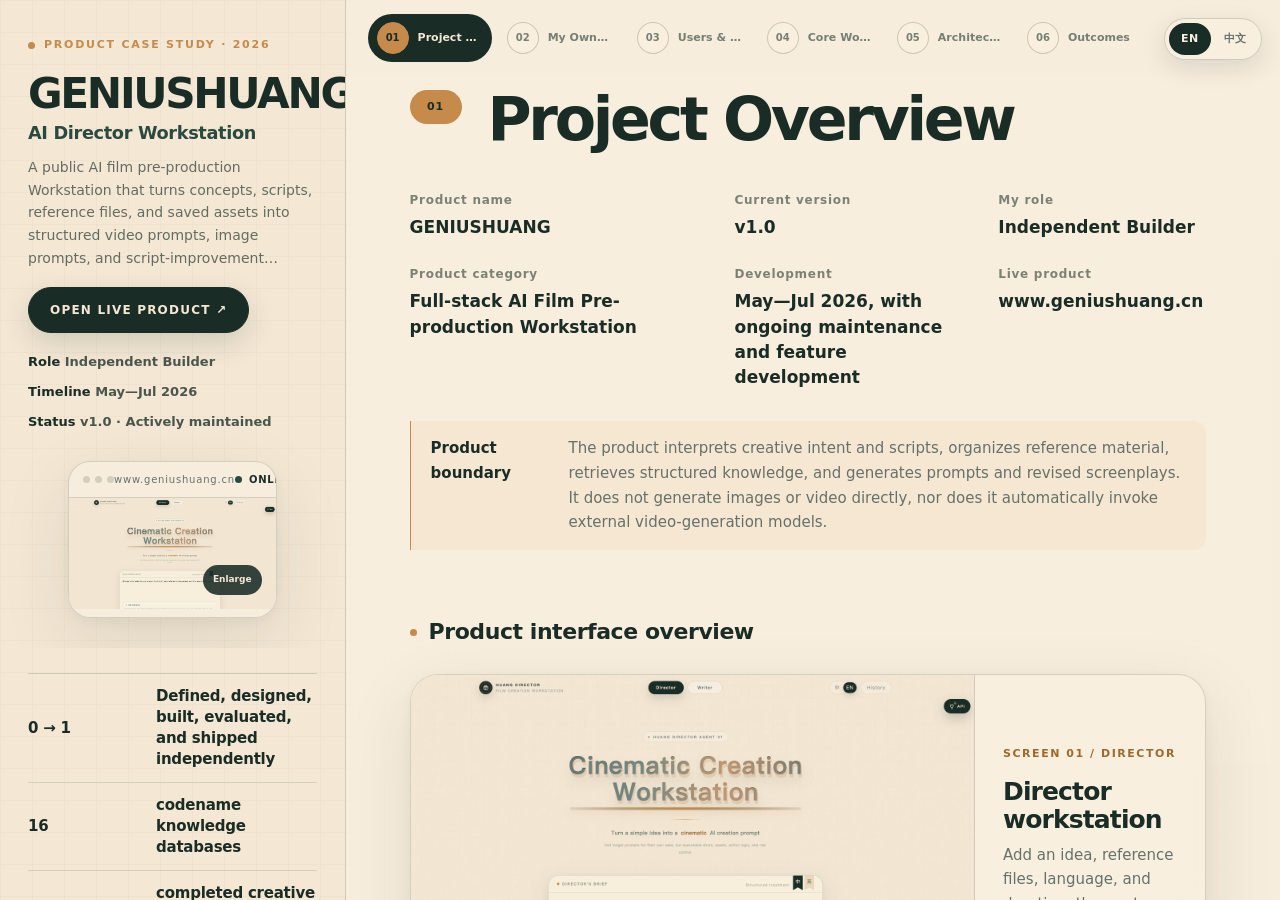
==== commit fa1b29d5: "Update bilingual portfolio content and resume" ====
--- a/huang/index.html
+++ b/huang/index.html
@@ -7,6 +7,7 @@
       name="description"
       content="GENIUSHUANG product case study: product context, ownership, user research, core workflow, technical architecture, and verified outcomes."
     />
+    <link rel="icon" type="image/png" href="../LOGO.png" />
     <title>GENIUSHUANG | AI Director Workstation</title>
     <style>
       :root {
@@ -2543,7 +2544,7 @@
         }
       }
     </style>
-    <link rel="stylesheet" href="assets/revision.css" />
+    <link rel="stylesheet" href="assets/revision.css?v=20260724-en2" />
     <style>
       .language-switch {
         position: fixed;
@@ -2586,8 +2587,8 @@
 
       @media (max-width: 720px) {
         .language-switch {
-          top: 10px;
-          right: 10px;
+          top: 66px;
+          right: 12px;
         }
       }
     </style>
@@ -2595,8 +2596,8 @@
   <body>
     <a class="skip-link" href="#main">Skip to main content</a>
     <div class="language-switch" role="group" aria-label="Language" data-i18n-aria="language.aria">
-      <button type="button" data-language="en" aria-pressed="true">EN</button>
-      <button type="button" data-language="zh" aria-pressed="false">中文</button>
+      <button type="button" data-language="en" lang="en" aria-label="Use English" data-i18n-aria="language.english" aria-pressed="true">EN</button>
+      <button type="button" data-language="zh" lang="zh-CN" aria-label="Use Chinese" data-i18n-aria="language.chinese" aria-pressed="false">中文</button>
     </div>
 
     <main id="main">
@@ -2610,10 +2611,9 @@
               <span>AI Director Workstation</span>
             </h1>
             <p class="hero-copy">
-              A full-stack multimodal workspace for AI film pre-production. It turns ideas,
-              scripts, references, and reusable assets into structured video prompts, image
-              prompts, and screenplay plans—improving cinematic expression and content
-              accuracy in downstream generation.
+              A public AI film pre-production Workstation that turns concepts, scripts,
+              reference files, and saved assets into structured video prompts, image prompts,
+              and script-improvement outputs.
             </p>
             <div class="hero-actions">
               <a
@@ -2667,7 +2667,7 @@
           </div>
           <div class="summary-item">
             <strong>16</strong>
-            <span>structured prompt knowledge bases</span>
+            <span>codename knowledge databases</span>
           </div>
           <div class="summary-item">
             <strong>201</strong>
@@ -2675,7 +2675,7 @@
           </div>
           <div class="summary-item">
             <strong>4.92 / 5</strong>
-            <span>deterministic evaluation on fixed cases</span>
+            <span>fixed, rule-based quality evaluation</span>
           </div>
           </div>
         </section>
@@ -2689,8 +2689,8 @@
             <a href="#responsibility"><span>02</span><span>My Ownership</span></a>
             <a href="#users"><span>03</span><span>Users &amp; Problem</span></a>
             <a href="#workflow"><span>04</span><span>Core Workflow</span></a>
-            <a href="#technology"><span>05</span><span>Technical Architecture</span></a>
-            <a href="#results"><span>06</span><span>Verified Outcomes</span></a>
+            <a href="#technology"><span>05</span><span>Architecture</span></a>
+            <a href="#results"><span>06</span><span>Outcomes</span></a>
           </nav>
         </aside>
 
@@ -2710,7 +2710,7 @@
               </div>
               <div class="fact">
                 <dt>Product category</dt>
-                <dd>Full-stack Multimodal AI Director Workstation</dd>
+                <dd>Full-stack AI Film Pre-production Workstation</dd>
               </div>
               <div class="fact">
                 <dt>Current version</dt>
@@ -2778,7 +2778,7 @@
               <article class="responsibility">
                 <small>05 / Knowledge</small>
                 <h3>Knowledge engineering</h3>
-                <p>Built 16 knowledge databases with 55,941 runtime records and 6,149 high-priority calibration overlays.</p>
+                <p>Designed 16 codename knowledge databases containing 55,941 records, including 6,149 high-weight overlays.</p>
               </article>
               <article class="responsibility">
                 <small>06 / Data</small>
@@ -3337,7 +3337,7 @@
                 <article class="stack-group">
                   <b>Model interface</b>
                   <div class="stack-pills">
-                    <span>OpenAI-compatible API</span>
+                    <span>OpenAI-compatible Chat Completions APIs</span>
                     <span>Configurable model gateway</span>
                     <span>Fallback</span>
                   </div>
@@ -3420,16 +3420,16 @@
                 <article class="result">
                   <strong>139</strong>
                   <b>custom-content submissions</b>
-                  <span>Across 38 anonymous network scopes and 116 deduplicated needs</span>
+                  <span>Across 38 anonymized access identifiers and 116 deduplicated needs</span>
                 </article>
                 <article class="result">
                   <strong>55.9%</strong>
                   <b>submitted custom content</b>
-                  <span>38 of 68 anonymous scopes moved beyond the default examples</span>
+                  <span>38 of 68 anonymized access identifiers moved beyond the default examples</span>
                 </article>
                 <article class="result">
                   <strong>47.1%</strong>
-                  <b>interacted at least twice</b>
+                  <b>generated multiple interactions</b>
                   <span>Evidence of repeat actions, but not equivalent to user retention</span>
                 </article>
               </div>
@@ -3462,7 +3462,7 @@
               <div class="audit-grid">
                 <article class="audit">
                   <strong>25 / 25</strong>
-                  <b>connectivity checks</b>
+                  <b>defined runtime and connectivity checks</b>
                   <span>All passed · 0 failures · 0 warnings</span>
                 </article>
                 <article class="audit">
@@ -3472,7 +3472,7 @@
                 </article>
                 <article class="audit">
                   <strong>4.92 / 5</strong>
-                  <b>deterministic quality score</b>
+                  <b>fixed, rule-based quality evaluation</b>
                   <span>3 fixed English cases across video, image, and screenwriting workflows</span>
                 </article>
               </div>
@@ -3481,10 +3481,10 @@
             <section class="subsection">
               <div class="subsection-head"><h3>Measurement notes</h3></div>
               <div class="method-note">
-                Anonymous network scopes are server-side hashes of IP addresses, not unique
-                people or accounts. The 47.1% figure indicates repeat interaction within the
-                observation window, not retention. The 4.92/5 score is a lightweight,
-                deterministic rule-based evaluation on fixed outputs—not a user rating,
+                Anonymized access identifiers are server-side hashes of IP addresses, not
+                unique people or accounts. The 47.1% figure indicates repeat interaction
+                within the observation window, not retention. The 4.92/5 score is a
+                lightweight, fixed, rule-based evaluation of fixed outputs—not a user rating,
                 third-party score, or live model-quality metric.
               </div>
             </section>
@@ -3542,8 +3542,8 @@
           ["Product case study · 2026", "产品案例研究 · 2026"],
           ["AI Director Workstation", "AI 影视前期创作工作站"],
           [
-            "A full-stack multimodal workspace for AI film pre-production. It turns ideas, scripts, references, and reusable assets into structured video prompts, image prompts, and screenplay plans—improving cinematic expression and content accuracy in downstream generation.",
-            "一款面向 AI 影视前期创作的全栈多模态工作站，将创意、剧本、参考文件和可复用资产转化为结构化的视频提示词、图片提示词与剧本方案，使后续生成更具电影级表达与内容准确度。",
+            "A public AI film pre-production Workstation that turns concepts, scripts, reference files, and saved assets into structured video prompts, image prompts, and script-improvement outputs.",
+            "一款公开可用的 AI 影视前期创作工作站，将创意概念、剧本、参考文件和已保存资产转化为结构化的视频提示词、图片提示词与剧本优化结果。",
           ],
           ["Open Live Product ↗", "打开线上产品 ↗"],
           ["Read the Case Study ↓", "按文档顺序阅读 ↓"],
@@ -3555,9 +3555,9 @@
           ["v1.0 · Actively maintained", "v1.0 · 持续维护"],
           ["ONLINE", "在线"],
           ["Defined, designed, built, evaluated, and shipped independently", "独立完成定义、设计、开发、评测与上线"],
-          ["structured prompt knowledge bases", "个结构化提示词知识库"],
+          ["codename knowledge databases", "个代号知识数据库"],
           ["completed creative interactions in 14 days", "次 14 天现网创作交互"],
-          ["deterministic evaluation on fixed cases", "固定案例确定性规则评测"],
+          ["fixed, rule-based quality evaluation", "固定规则质量评测"],
           ["Contents", "文档目录"],
           ["Project Overview", "项目基本信息"],
           ["My Ownership", "我的实际职责"],
@@ -3565,9 +3565,11 @@
           ["Core Workflow", "核心工作流"],
           ["Technical Architecture", "技术事实"],
           ["Verified Outcomes", "可验证结果和数据"],
+          ["Architecture", "技术架构"],
+          ["Outcomes", "成果数据"],
           ["Product name", "正式名称"],
           ["Product category", "英文副标题"],
-          ["Full-stack Multimodal AI Director Workstation", "全栈多模态 AI 导演工作站"],
+          ["Full-stack AI Film Pre-production Workstation", "全栈 AI 影视前期创作工作站"],
           ["Current version", "当前版本"],
           ["Development", "开发时间"],
           ["May—Jul 2026, with ongoing maintenance and feature development", "2026.05—2026.07，此后持续维护并添加新功能"],
@@ -3596,7 +3598,7 @@
           ["Implemented retrieval-intent routing, structured knowledge retrieval, a prompt compiler, and structured output protocols.", "实现检索意图判断、结构化知识库调用、提示词编译器和结构化输出协议。"],
           ["Knowledge engineering", "知识库工程"],
           ["05 / Knowledge", "05 / 知识库"],
-          ["Built 16 knowledge databases with 55,941 runtime records and 6,149 high-priority calibration overlays.", "整合并训练 16 个知识库、55,941 条运行时数据与 6,149 条高权重校准覆盖层。"],
+          ["Designed 16 codename knowledge databases containing 55,941 records, including 6,149 high-weight overlays.", "设计了 16 个代号知识数据库，共包含 55,941 条记录，其中 6,149 条为高权重覆盖层。"],
           ["Data & persistence", "数据与持久化"],
           ["06 / Data", "06 / 数据"],
           ["Implemented dual persistence across local JSON / file storage and Supabase Postgres / Storage.", "实现本地 JSON / 文件系统与 Supabase Postgres / Storage 的双持久化方案。"],
@@ -3711,6 +3713,7 @@
           ["Backend & streaming", "后端与流式传输"],
           ["Request lifecycle control", "请求生命周期控制"],
           ["Model interface", "模型接口"],
+          ["OpenAI-compatible Chat Completions APIs", "OpenAI-compatible Chat Completions API"],
           ["Configurable model gateway", "可配置模型网关"],
           ["Fallback", "回退机制"],
           ["Data & quality assurance", "数据与质量保障"],
@@ -3737,10 +3740,10 @@
           ["completed creative interactions", "次现网创作交互"],
           ["14-day window, excluding legacy shared scopes and explicit test records", "14 天观察窗，不含旧版共享作用域和明确测试记录"],
           ["custom-content submissions", "次自定义内容输入"],
-          ["Across 38 anonymous network scopes and 116 deduplicated needs", "覆盖 38 个匿名网络作用域，去重后为 116 个需求"],
+          ["Across 38 anonymized access identifiers and 116 deduplicated needs", "覆盖 38 个匿名访问标识符，去重后为 116 个需求"],
           ["submitted custom content", "提交自定义内容"],
-          ["38 of 68 anonymous scopes moved beyond the default examples", "68 个匿名作用域中有 38 个没有停留在默认示例"],
-          ["interacted at least twice", "至少两次交互"],
+          ["38 of 68 anonymized access identifiers moved beyond the default examples", "68 个匿名访问标识符中有 38 个没有停留在默认示例"],
+          ["generated multiple interactions", "产生了多次交互"],
           ["Evidence of repeat actions, but not equivalent to user retention", "说明出现重复操作，但不能等同于用户留存"],
           ["Iteration driven by user signals", "用户信号推动的迭代"],
           ["Continuity & assets", "连续性与资产"],
@@ -3752,14 +3755,14 @@
           ["Entry-point priority", "入口优先级"],
           ["Image prompting represented 52.5% of custom interactions, making it the clearest high-frequency entry point.", "自定义交互中图片提示词占 52.5%，因此图片工作流是当前最明确的高频入口。"],
           ["Engineering & evaluation evidence", "工程与评测证据"],
-          ["connectivity checks", "连接审计"],
+          ["defined runtime and connectivity checks", "既定运行时与连接检查"],
           ["All passed · 0 failures · 0 warnings", "全部通过 · 0 failures · 0 warnings"],
           ["database audit", "数据库审计"],
           ["0 high-, medium-, or low-severity runtime issues", "运行时高 / 中 / 低级别问题均为 0"],
-          ["deterministic quality score", "确定性质量评测"],
+          ["fixed, rule-based quality evaluation", "固定规则质量评测"],
           ["3 fixed English cases across video, image, and screenwriting workflows", "3 个固定英文案例覆盖视频、图片与编剧工作流"],
           ["Measurement notes", "数据口径"],
-          ["Anonymous network scopes are server-side hashes of IP addresses, not unique people or accounts. The 47.1% figure indicates repeat interaction within the observation window, not retention. The 4.92/5 score is a lightweight, deterministic rule-based evaluation on fixed outputs—not a user rating, third-party score, or live model-quality metric.", "匿名网络作用域由服务端对 IP 做哈希后形成，不等同于自然人或账号；47.1% 代表观察窗内的重复交互，不代表留存率。4.92/5 是固定输出上的轻量确定性规则评测，不是用户评分、第三方评级或实时模型质量评分。"],
+          ["Anonymized access identifiers are server-side hashes of IP addresses, not unique people or accounts. The 47.1% figure indicates repeat interaction within the observation window, not retention. The 4.92/5 score is a lightweight, fixed, rule-based evaluation of fixed outputs—not a user rating, third-party score, or live model-quality metric.", "匿名访问标识符由服务端对 IP 做哈希后形成，不等同于自然人或账号；47.1% 代表观察窗内的重复交互，不代表留存率。4.92/5 是对固定输出进行的轻量固定规则评测，不是用户评分、第三方评级或实时模型质量评分。"],
           ["From problem definition and knowledge engineering to full-stack delivery and live-usage validation, this is a 0→1 AI product I built and continue to maintain independently.", "从问题定义、知识库工程到全栈交付与真实使用验证，这是一个由我独立完成并持续维护的 0→1 AI 产品。"],
           ["Experience the Live Product ↗", "体验线上产品 ↗"],
           ["PRODUCT CASE STUDY · BILINGUAL", "双语产品案例"],
@@ -3770,6 +3773,8 @@
           ["meta.title", "GENIUSHUANG | AI Director Workstation", "GENIUSHUANG｜AI 影视前期创作工作站"],
           ["meta.description", "GENIUSHUANG product case study: product context, ownership, user research, core workflow, technical architecture, and verified outcomes.", "GENIUSHUANG 中文作品集：项目基本信息、个人职责、用户研究、核心工作流、技术事实与可验证结果。"],
           ["language.aria", "Language", "语言"],
+          ["language.english", "Use English", "切换为英文"],
+          ["language.chinese", "Use Chinese", "切换为中文"],
           ["summary.aria", "Project summary", "项目摘要"],
           ["toc.aria", "Case study contents", "作品集章节目录"],
           ["shot.home.title", "GENIUSHUANG Director Workstation home screen", "GENIUSHUANG 导演工作站首页"],
--- a/huang/assets/revision.css
+++ b/huang/assets/revision.css
@@ -8,6 +8,38 @@
 
   #main {
     height: 100svh;
+  }
+}
+
+/* English labels need more horizontal room than the Chinese equivalents. */
+html[lang="en"] .demo-tab {
+  min-height: 68px;
+}
+
+html[lang="en"] .demo-tab b {
+  overflow: visible;
+  white-space: normal;
+  text-overflow: clip;
+  line-height: 1.18;
+}
+
+@media (min-width: 1041px) {
+  html[lang="en"] .toc-list {
+    width: max(100%, 780px);
+    grid-template-columns: repeat(6, minmax(112px, 1fr));
+    gap: 6px;
+    padding-right: 116px;
+  }
+
+  html[lang="en"] .toc a {
+    padding-inline: 9px;
+    font-size: 11px;
+  }
+}
+
+@media (max-width: 900px) {
+  html[lang="en"] .demo-switcher {
+    grid-template-columns: repeat(7, minmax(138px, 1fr));
   }
 }
 
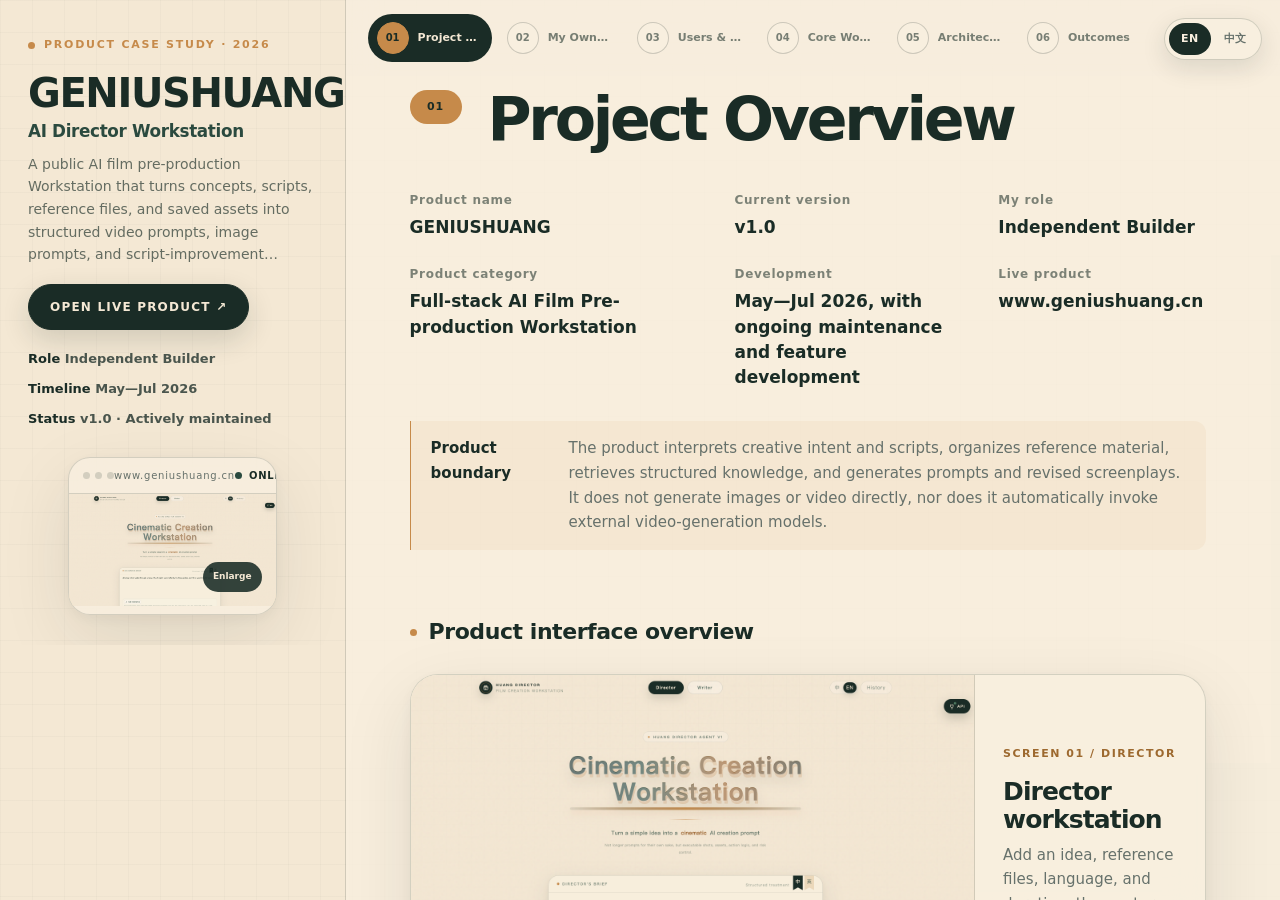
==== commit 23ba334c: "Polish responsive portfolio layout" ====
--- a/huang/index.html
+++ b/huang/index.html
@@ -2544,7 +2544,7 @@
         }
       }
     </style>
-    <link rel="stylesheet" href="assets/revision.css?v=20260724-en2" />
+    <link rel="stylesheet" href="assets/revision.css?v=20260724-en5" />
     <style>
       .language-switch {
         position: fixed;
@@ -2924,6 +2924,19 @@
               <div class="demo-stage">
                 <div class="demo-player">
                   <div class="demo-media" id="demoMedia">
+                    <video
+                      class="demo-video-backdrop"
+                      id="demoVideoBackdrop"
+                      src="assets/videos/01_Input_Prompt.mp4"
+                      poster="assets/ui/DIRECTOR.png"
+                      autoplay
+                      muted
+                      loop
+                      playsinline
+                      preload="metadata"
+                      tabindex="-1"
+                      aria-hidden="true"
+                    ></video>
                     <video
                       id="demoVideo"
                       src="assets/videos/01_Input_Prompt.mp4"
@@ -3845,6 +3858,7 @@
         const chapters = [...document.querySelectorAll(".chapter")];
         const chapterViewport = document.querySelector(".chapters");
         const demoVideo = document.getElementById("demoVideo");
+        const demoVideoBackdrop = document.getElementById("demoVideoBackdrop");
         const demoMedia = document.getElementById("demoMedia");
         const demoPlay = document.getElementById("demoPlay");
         const demoProgress = document.getElementById("demoProgress");
@@ -3987,6 +4001,23 @@
           demoTime.textContent = `${formatVideoTime(currentTime)} / ${formatVideoTime(duration)}`;
         };
 
+        const syncVideoBackdrop = () => {
+          if (!demoVideoBackdrop) return;
+          demoVideoBackdrop.playbackRate = demoVideo.playbackRate;
+          if (
+            Number.isFinite(demoVideo.currentTime)
+            && Number.isFinite(demoVideoBackdrop.currentTime)
+            && Math.abs(demoVideoBackdrop.currentTime - demoVideo.currentTime) > 0.18
+          ) {
+            demoVideoBackdrop.currentTime = demoVideo.currentTime;
+          }
+          if (demoVideo.paused || demoVideo.ended) {
+            demoVideoBackdrop.pause();
+          } else {
+            demoVideoBackdrop.play().catch(() => {});
+          }
+        };
+
         demoVideo.controls = false;
         demoPlay.addEventListener("click", () => {
           if (demoVideo.paused) demoVideo.play().catch(() => {});
@@ -4014,8 +4045,15 @@
           }
         });
         ["loadedmetadata", "durationchange", "timeupdate", "play", "pause", "volumechange"].forEach(
-          (eventName) => demoVideo.addEventListener(eventName, syncVideoControls),
+          (eventName) => demoVideo.addEventListener(eventName, () => {
+            syncVideoControls();
+            syncVideoBackdrop();
+          }),
         );
+        demoVideo.addEventListener("seeking", syncVideoBackdrop);
+        demoVideo.addEventListener("seeked", syncVideoBackdrop);
+        demoVideo.addEventListener("ratechange", syncVideoBackdrop);
+        demoVideoBackdrop?.addEventListener("canplay", syncVideoBackdrop);
         document.addEventListener("fullscreenchange", () => {
           demoFullscreen.textContent = document.fullscreenElement
             ? activeLookup("control.exitFullscreen")
@@ -4040,6 +4078,12 @@
             demoVideo.pause();
             demoVideo.src = tab.dataset.video;
             demoVideo.poster = tab.dataset.poster || "";
+            if (demoVideoBackdrop) {
+              demoVideoBackdrop.pause();
+              demoVideoBackdrop.src = tab.dataset.video;
+              demoVideoBackdrop.poster = tab.dataset.poster || "";
+              demoVideoBackdrop.load();
+            }
             renderActiveDemoCopy();
             demoProgress.value = "0";
             demoTime.textContent = "00:00 / 00:00";
--- a/huang/assets/revision.css
+++ b/huang/assets/revision.css
@@ -23,7 +23,16 @@
   line-height: 1.18;
 }
 
+html[lang="en"] .project-sidebar .summary {
+  display: none;
+}
+
 @media (min-width: 1041px) {
+  html[lang="en"] .project-sidebar .hero h1 {
+    font-size: 40px;
+    letter-spacing: -0.035em;
+  }
+
   html[lang="en"] .toc-list {
     width: max(100%, 780px);
     grid-template-columns: repeat(6, minmax(112px, 1fr));
@@ -1128,8 +1137,7 @@
   }
 }
 
-/* Final media sizing and custom controls. All source videos are 640×480, so
-   the media well follows their native 4:3 ratio without letterboxing. */
+/* Final media sizing and custom controls. */
 .demo-player {
   height: auto;
   min-height: 0;
@@ -1154,6 +1162,30 @@
   object-fit: cover;
   background: transparent;
   cursor: pointer;
+}
+
+.demo-player .demo-video-backdrop {
+  display: none;
+}
+
+html[lang="en"] .demo-video-backdrop {
+  position: absolute;
+  z-index: 1;
+  inset: -8%;
+  width: 116%;
+  height: 116%;
+  display: block;
+  object-fit: cover;
+  filter: blur(28px) saturate(1.08) brightness(0.66);
+  opacity: 0.82;
+  pointer-events: none;
+  transform: scale(1.06);
+}
+
+html[lang="en"] #demoVideo {
+  position: relative;
+  z-index: 2;
+  object-fit: contain;
 }
 
 .demo-caption {
@@ -1235,6 +1267,10 @@
   object-fit: contain;
 }
 
+html[lang="en"] .demo-media:fullscreen .demo-video-backdrop {
+  object-fit: cover;
+}
+
 /* Ensure the comparison hierarchy remains stronger than the legacy desktop
    type scale above. */
 .comparison {
